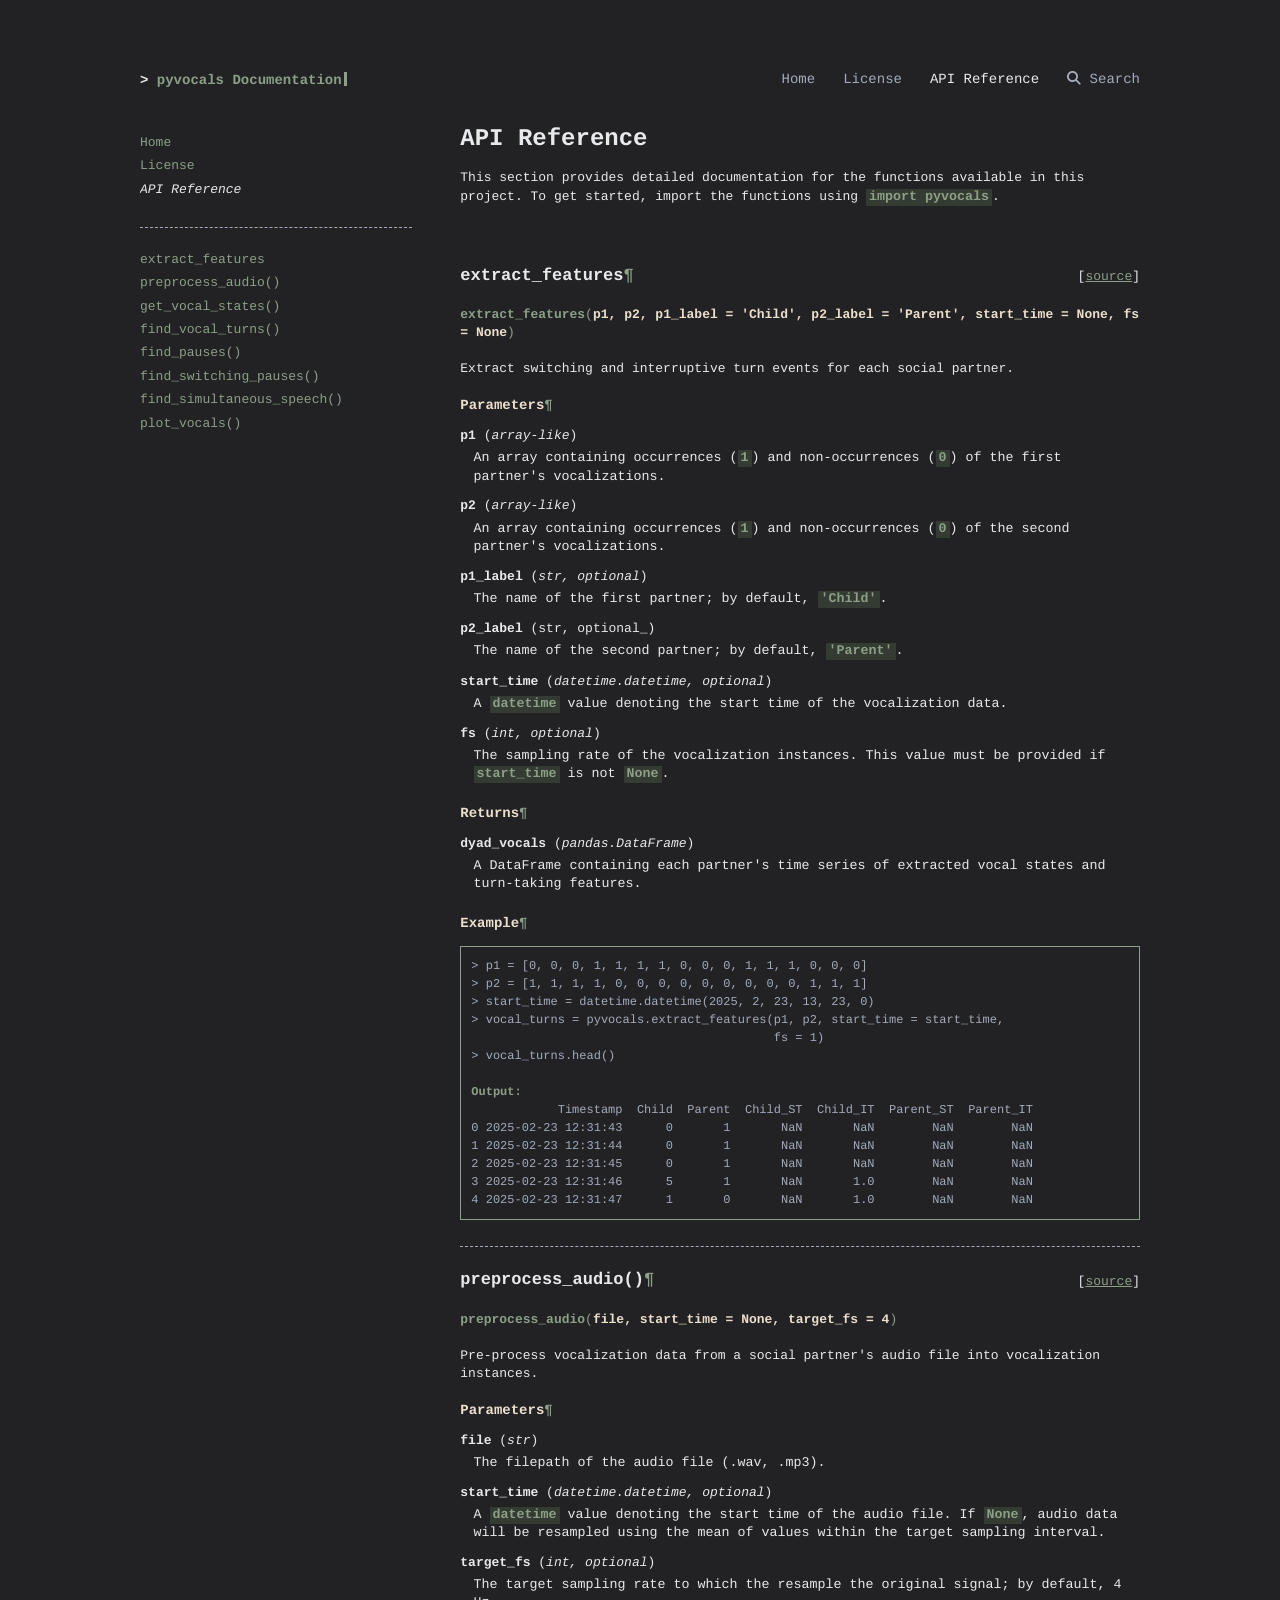
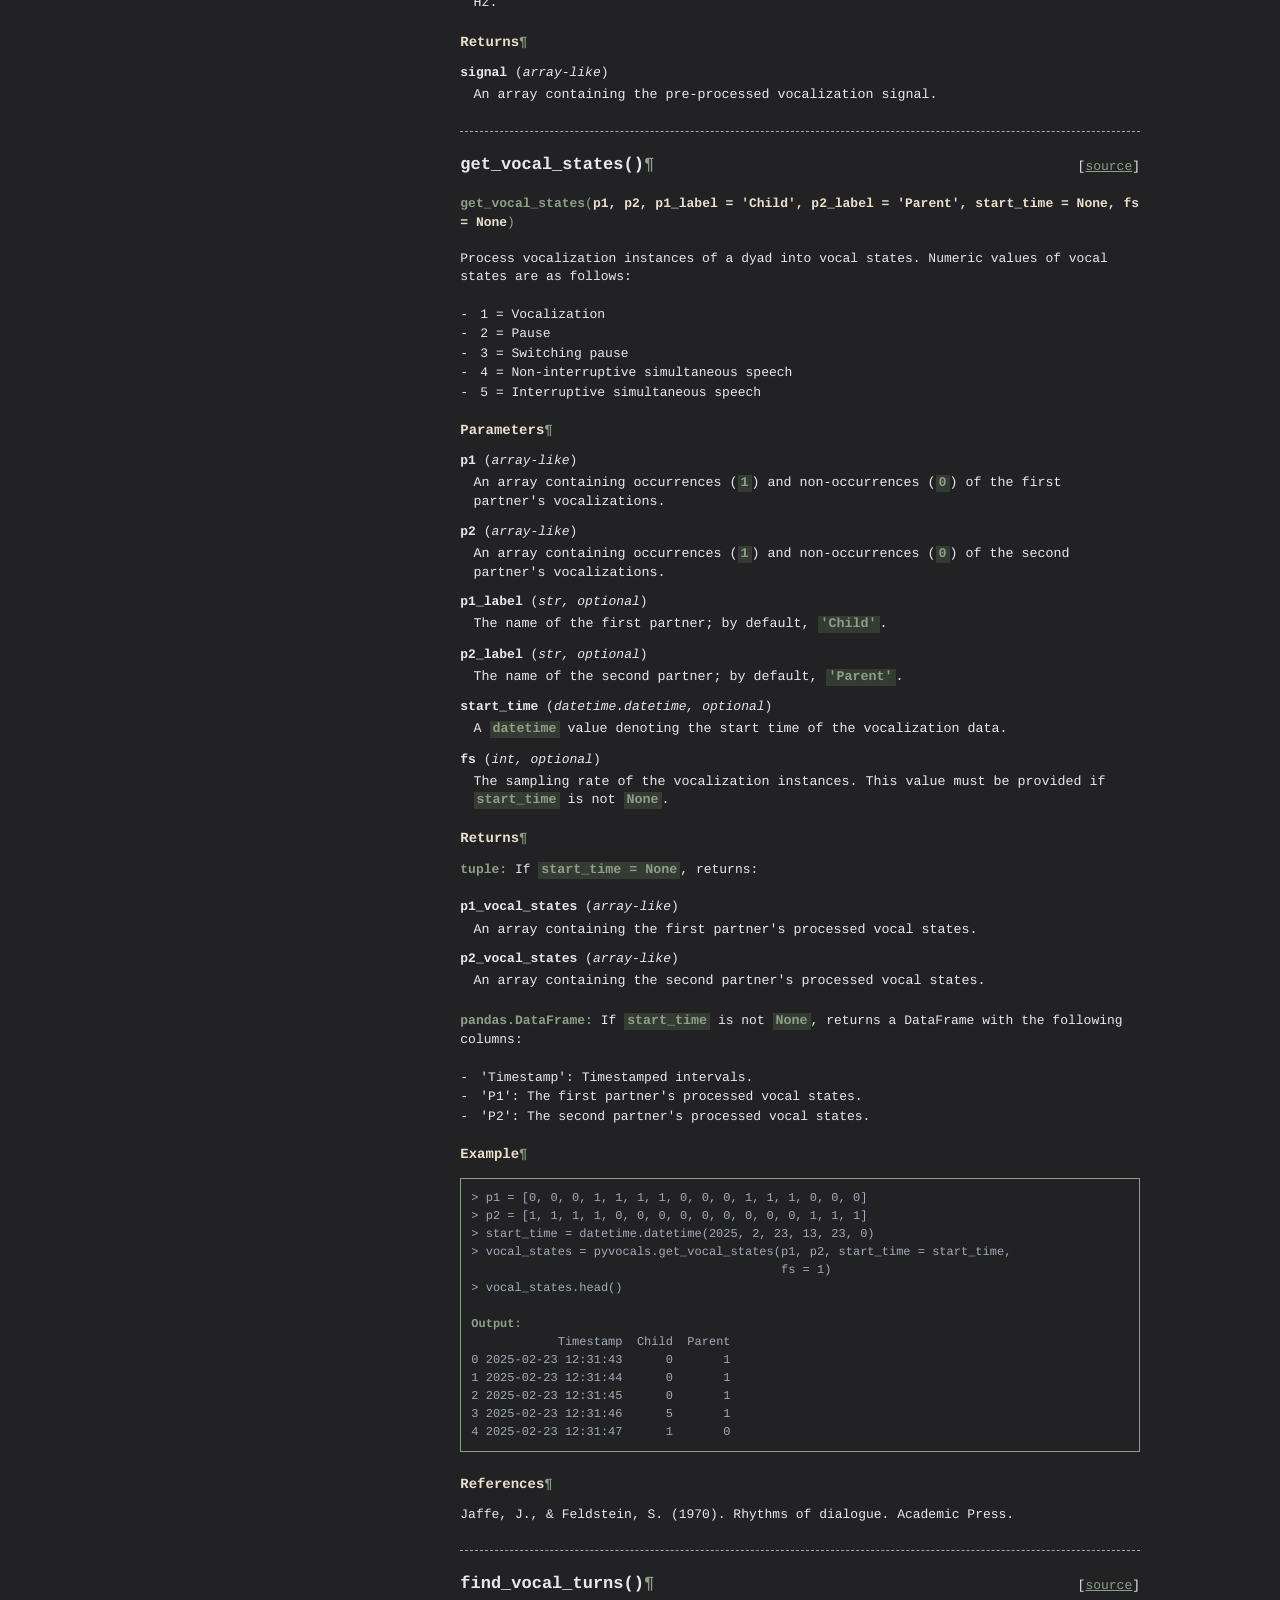
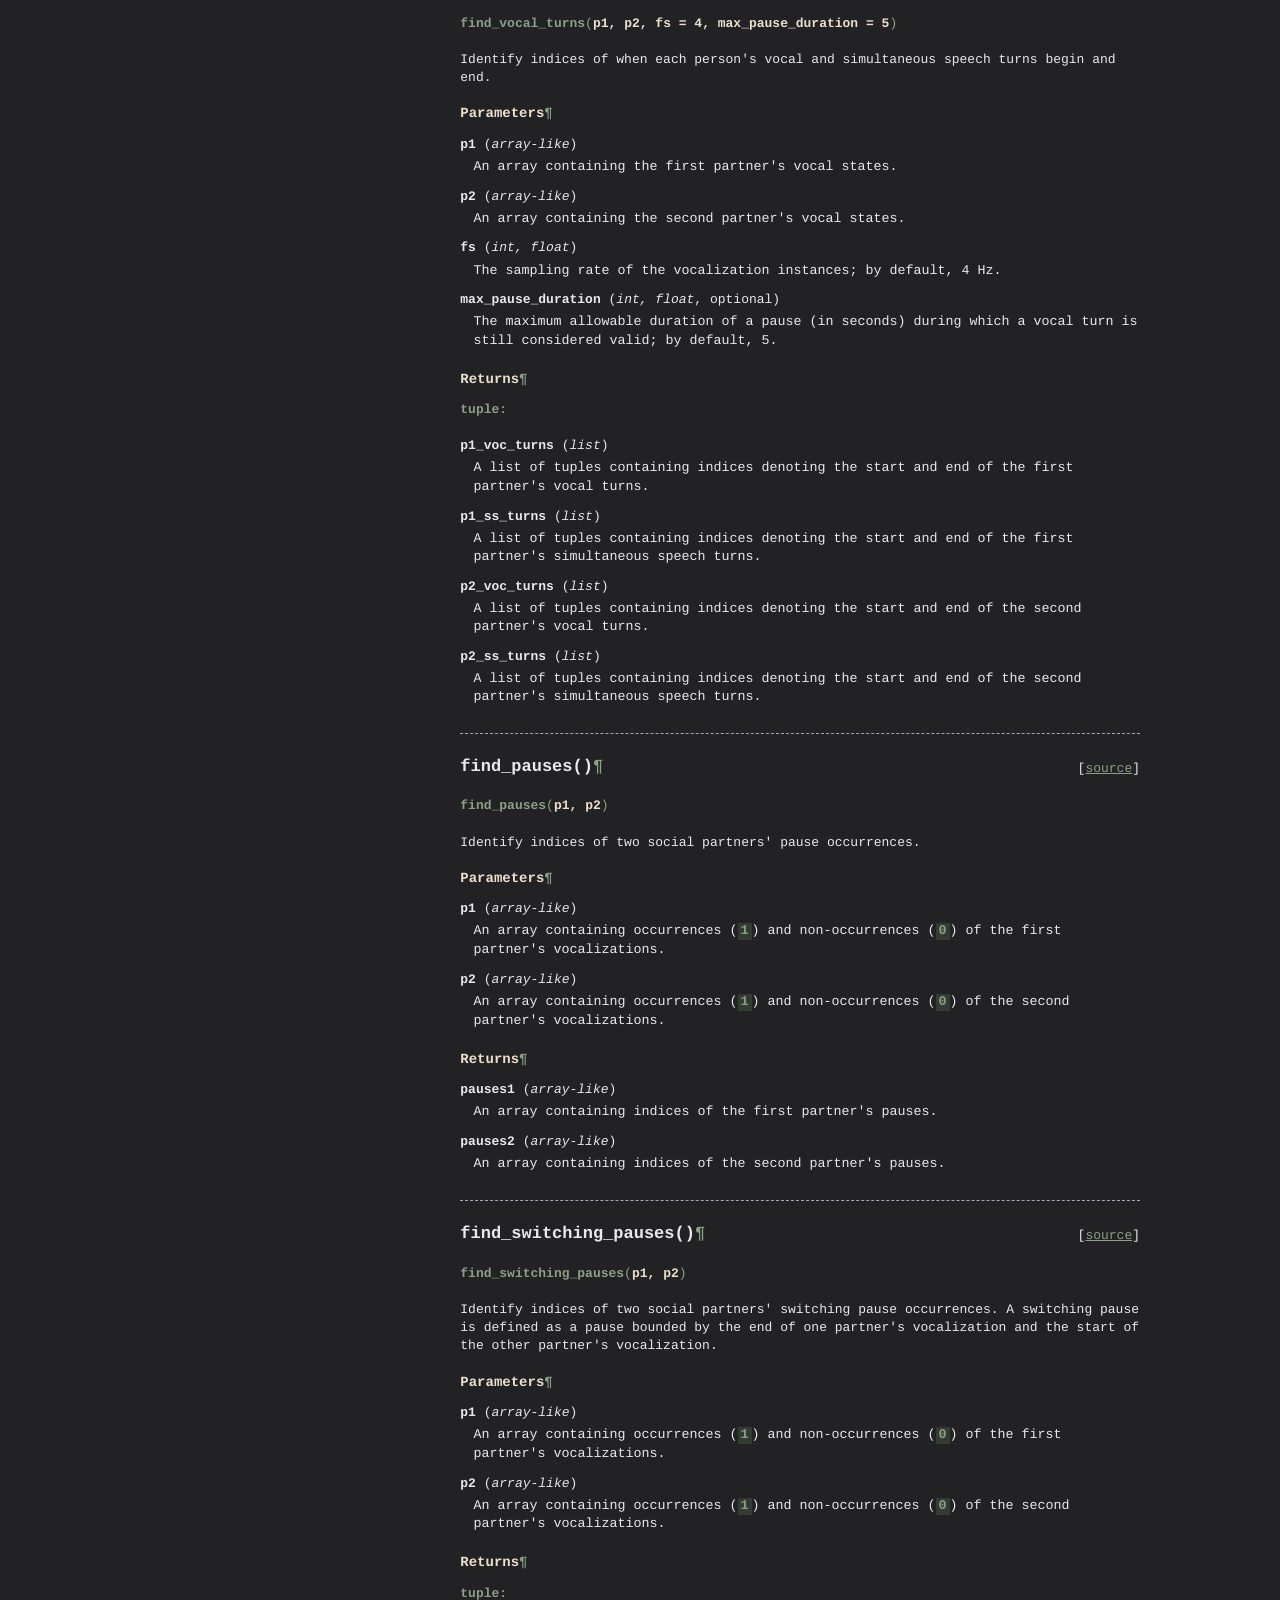
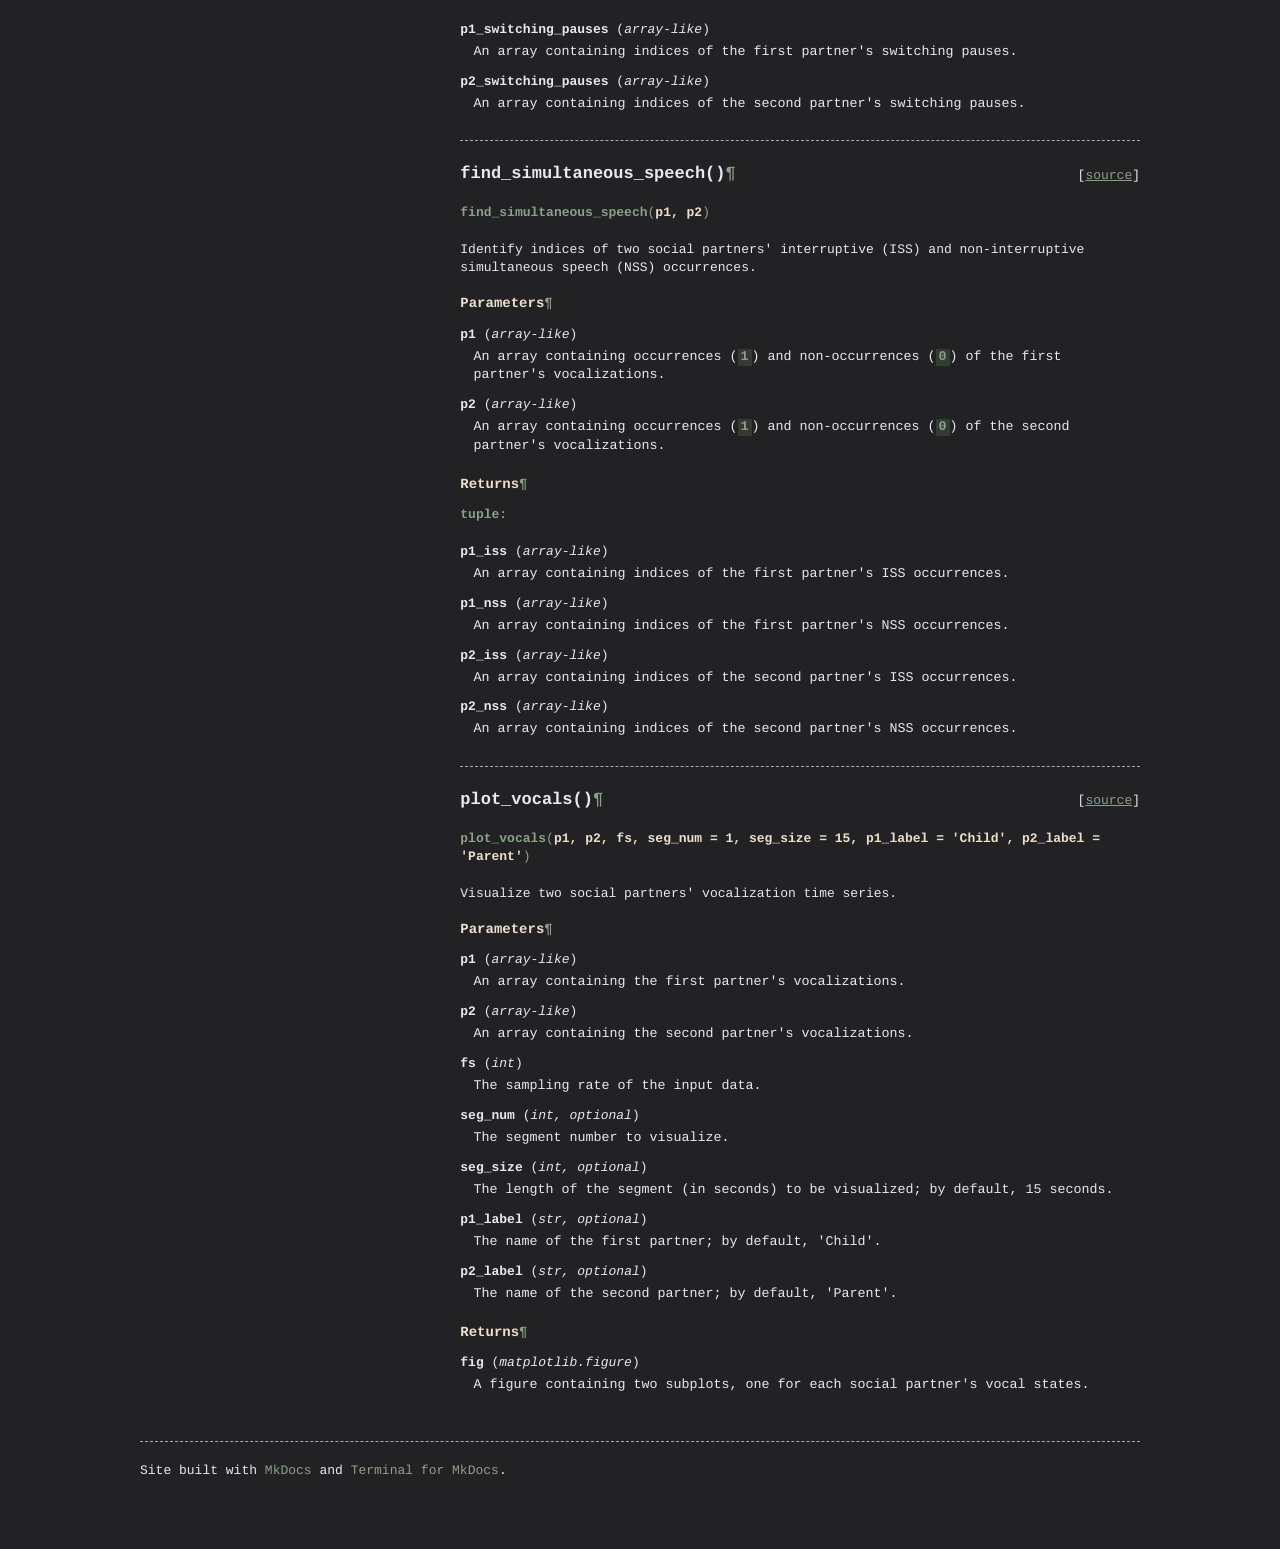
==== api-reference/index.html @ 84773296 "Deployed d872adf with MkDocs version: 1.6.1" ====
<!DOCTYPE html>
<html lang="en">
<head>
    
    <meta charset="UTF-8">
    <meta name="viewport" content="width=device-width, initial-scale=1.0">
    <meta http-equiv="X-UA-Compatible" content="ie=edge">
    <meta name="generator" content="mkdocs-1.6.1, mkdocs-terminal-4.7.0">
     
     
    <link rel="icon" type="image/png" sizes="192x192" href="../img/android-chrome-192x192.png" />
<link rel="icon" type="image/png" sizes="512x512" href="../img/android-chrome-512x512.png" />
<link rel="apple-touch-icon" sizes="180x180" href="../img/apple-touch-icon.png" />
<link rel="shortcut icon" type="image/png" sizes="48x48" href="../img/favicon.ico" />
<link rel="icon" type="image/png" sizes="16x16" href="../img/favicon-16x16.png" />
<link rel="icon" type="image/png" sizes="32x32" href="../img/favicon-32x32.png" />


    
 
<title>API Reference - pyvocals Documentation</title>


<link href="../css/fontawesome/css/fontawesome.min.css" rel="stylesheet">
<link href="../css/fontawesome/css/solid.min.css" rel="stylesheet">
<link href="../css/normalize.css" rel="stylesheet">
<link href="../css/terminal.css" rel="stylesheet">
<link href="../css/theme.css" rel="stylesheet">
<link href="../css/theme.tile_grid.css" rel="stylesheet">
<link href="../css/theme.footer.css" rel="stylesheet">
<!-- dark color palette -->
<link href="../css/palettes/dark.css" rel="stylesheet">

<!-- page layout -->
<style>
/* initially set page layout to a one column grid */
.terminal-mkdocs-main-grid {
    display: grid;
    grid-column-gap: 1.4em;
    grid-template-columns: auto;
    grid-template-rows: auto;
}

/*  
*   when side navigation is not hidden, use a two column grid.  
*   if the screen is too narrow, fall back to the initial one column grid layout.
*   in this case the main content will be placed under the navigation panel. 
*/
@media only screen and (min-width: 70em) {
    .terminal-mkdocs-main-grid {
        grid-template-columns: 4fr 9fr;
    }
}</style>



    
    <link href="../assets/custom.css" rel="stylesheet">  
    
    

    
    <!-- search css support -->
<link href="../css/search/bootstrap-modal.css" rel="stylesheet">
<!-- search scripts -->
<script>
    var base_url = "..",
    shortcuts = "{}";
</script>
<script src="../js/jquery/jquery-1.10.1.min.js" defer></script>
<script src="../js/bootstrap/bootstrap.min.js" defer></script>
<script src="../js/mkdocs/base.js" defer></script>
    
    
    
    
    <script src="../assets/custom.js"></script>
    
    <script src="../search/main.js"></script>
    

    
</head>

<body class="terminal"><div class="container">
    <div class="terminal-nav">
        <header class="terminal-logo">
            <div id="mkdocs-terminal-site-name" class="logo terminal-prompt"><a href="/" class="no-style">pyvocals Documentation</a></div>
        </header>
        
        <nav class="terminal-menu">
            
            <ul vocab="https://schema.org/" typeof="BreadcrumbList">
                
                
                <li property="itemListElement" typeof="ListItem">
                    <a href=".." class="menu-item " property="item" typeof="WebPage">
                        <span property="name">Home</span>
                    </a>
                    <meta property="position" content="0">
                </li>
                
                
                <li property="itemListElement" typeof="ListItem">
                    <a href="../license/" class="menu-item " property="item" typeof="WebPage">
                        <span property="name">License</span>
                    </a>
                    <meta property="position" content="1">
                </li>
                
                
                <li property="itemListElement" typeof="ListItem">
                    <a href="./" class="menu-item active" property="item" typeof="WebPage">
                        <span property="name">API Reference</span>
                    </a>
                    <meta property="position" content="2">
                </li>
                
                    
                    


<li property="itemListElement" typeof="ListItem">
    <a href="#" class="menu-item" data-toggle="modal" data-target="#mkdocs_search_modal" property="item" typeof="SearchAction">
        <i aria-hidden="true" class="fa fa-search"></i> <span property="name">Search</span>
    </a>
    <meta property="position" content="3">
</li>
                    
            </ul>
            
        </nav>
    </div>
</div>
        
    <div class="container">
        <div class="terminal-mkdocs-main-grid"><aside id="terminal-mkdocs-side-panel"><nav>
  
    <ul class="terminal-mkdocs-side-nav-items">
        
          



<li class="terminal-mkdocs-side-nav-li">
    
    
    
        
        
            <a class="

    terminal-mkdocs-side-nav-item" href="..">Home</a>
        
    
    
    
  </li>
        
          



<li class="terminal-mkdocs-side-nav-li">
    
    
    
        
        
            <a class="

    terminal-mkdocs-side-nav-item" href="../license/">License</a>
        
    
    
    
  </li>
        
          



<li class="terminal-mkdocs-side-nav-li">
    
    
    
        
        <span class="

    terminal-mkdocs-side-nav-item--active">API Reference</span>
    
    
    
  </li>
        
    </ul>
  
</nav><hr>
<nav>
    <ul>
        <li><a href="#extract_features">extract_features</a></li>
        <li><a href="#preprocess_audio">preprocess_audio()</a></li>
        <li><a href="#get_vocal_states">get_vocal_states()</a></li>
        <li><a href="#find_vocal_turns">find_vocal_turns()</a></li>
        <li><a href="#find_pauses">find_pauses()</a></li>
        <li><a href="#find_switching_pauses">find_switching_pauses()</a></li>
        <li><a href="#find_simultaneous_speech">find_simultaneous_speech()</a></li>
        <li><a href="#plot_vocals">plot_vocals()</a></li>
        
    </ul>
</nav>
</aside>
            <main id="terminal-mkdocs-main-content">
<section id="mkdocs-terminal-content">
    <p><span style="font-size: 18pt; font-weight: bold">API Reference</span>  </p>
<p>This section provides detailed documentation for the functions available in 
this project. To get started, import the functions using 
<code>import pyvocals</code>.</p>
<p><br></p>
<h1 id="extract_features">extract_features<a class="headerlink" href="#extract_features" title="Permanent link">&para;</a></h1>
<div class="source-link">[<a href="https://github.
com/nmy2103/pyvocals/blob/main/pyvocals/pyvocals.py#L308" 
target="_blank">source</a>]</div>

<p><span class="function-text">extract_features(p1, p2, p1_label = 'Child', 
p2_label = 'Parent', start_time = None, fs = None)</span></p>
<p>Extract switching and interruptive turn events for each social partner.</p>
<h3 id="parameters">Parameters<a class="headerlink" href="#parameters" title="Permanent link">&para;</a></h3>
<p><strong>p1</strong> (<em>array-like</em>)</p>
<div id="api-param-desc">An array containing occurrences (<code>1</code>) and 
non-occurrences (<code>0</code>) of the first partner's vocalizations.
</div>
<p><strong>p2</strong> (<em>array-like</em>)</p>
<div id="api-param-desc">An 
array containing occurrences (<code>1</code>) and non-occurrences 
(<code>0</code>) of the second partner's vocalizations.</div>
<p><strong>p1_label</strong> (<em>str, optional</em>)</p>
<div id="api-param-desc">The name of the first partner; by default, 
<code>'Child'</code>.</div>
<p><strong>p2_label</strong> (str, optional_)</p>
<div id="api-param-desc">The name of the second partner; by default, 
<code>'Parent'</code>.</div>
<p><strong>start_time</strong> (<em>datetime.datetime, optional</em>)</p>
<div id="api-param-desc">A <code>datetime</code> value denoting the 
start time of the vocalization data.</div>
<p><strong>fs</strong> (<em>int, optional</em>)</p>
<div id="api-param-desc" class="last">The sampling rate of the vocalization 
instances. This value must be provided if <code>start_time</code> is not 
<code>None</code>.</div>

<h3 id="returns">Returns<a class="headerlink" href="#returns" title="Permanent link">&para;</a></h3>
<p><strong>dyad_vocals</strong> (<em>pandas.DataFrame</em>)</p>
<div id="api-param-desc" class="last">A DataFrame containing each 
partner's time series of extracted vocal states and turn-taking features.</div>

<h3 id="example">Example<a class="headerlink" href="#example" title="Permanent link">&para;</a></h3>
<pre>
> p1 = [0, 0, 0, 1, 1, 1, 1, 0, 0, 0, 1, 1, 1, 0, 0, 0]
> p2 = [1, 1, 1, 1, 0, 0, 0, 0, 0, 0, 0, 0, 0, 1, 1, 1]
> start_time = datetime.datetime(2025, 2, 23, 13, 23, 0)
> vocal_turns = pyvocals.extract_features(p1, p2, start_time = start_time, 
                                          fs = 1)
> vocal_turns.head()

<font color="#8c9f87"><b>Output:</b></font>
            Timestamp  Child  Parent  Child_ST  Child_IT  Parent_ST  Parent_IT
0 2025-02-23 12:31:43      0       1       NaN       NaN        NaN        NaN
1 2025-02-23 12:31:44      0       1       NaN       NaN        NaN        NaN
2 2025-02-23 12:31:45      0       1       NaN       NaN        NaN        NaN
3 2025-02-23 12:31:46      5       1       NaN       1.0        NaN        NaN
4 2025-02-23 12:31:47      1       0       NaN       1.0        NaN        NaN
</pre>

<hr>

<h1 id="preprocess_audio">preprocess_audio()<a class="headerlink" href="#preprocess_audio" title="Permanent link">&para;</a></h1>
<div class="source-link">[<a href="https://github.
com/nmy2103/pyvocals/blob/main/pyvocals/pyvocals.py#L9" target="_blank">source</a>]</div>

<p><span class="function-text">preprocess_audio(file, start_time = None, 
target_fs = 4)</span></p>
<p>Pre-process vocalization data from a social partner's audio file into 
vocalization instances.</p>
<h3 id="parameters_1">Parameters<a class="headerlink" href="#parameters_1" title="Permanent link">&para;</a></h3>
<p><strong>file</strong> (<em>str</em>)</p>
<div id="api-param-desc">The filepath of the audio file (.wav, .mp3).</div>
<p><strong>start_time</strong> (<em>datetime.datetime, optional</em>)</p>
<div id="api-param-desc">A <code>datetime</code> value denoting the start 
time of the audio file. If <code>None</code>, audio data will be resampled 
using the mean of values within the target sampling interval.</div>
<p><strong>target_fs</strong> (<em>int, optional</em>)</p>
<div id="api-param-desc" class="last">The target sampling rate to which the 
resample the original signal; by default, 4 Hz.</div>

<h3 id="returns_1">Returns<a class="headerlink" href="#returns_1" title="Permanent link">&para;</a></h3>
<p><strong>signal</strong> (<em>array-like</em>)</p>
<div id="api-param-desc" class="last">An array containing the 
pre-processed vocalization signal.</div>

<hr>

<h1 id="get_vocal_states">get_vocal_states()<a class="headerlink" href="#get_vocal_states" title="Permanent link">&para;</a></h1>
<div class="source-link">[<a href="https://github.
com/nmy2103/pyvocals/blob/main/pyvocals/pyvocals.py#L56" 
target="_blank">source</a>]</div>

<p><span class="function-text">get_vocal_states(p1, p2, p1_label = 'Child', 
p2_label = 'Parent', start_time = None, fs = None)</span></p>
<p>Process vocalization instances of a dyad into vocal states. Numeric values 
of vocal states are as follows:</p>
<ul>
<li>1 = Vocalization</li>
<li>2 = Pause</li>
<li>3 = Switching pause</li>
<li>4 = Non-interruptive simultaneous speech</li>
<li>5 = Interruptive simultaneous speech</li>
</ul>
<h3 id="parameters_2">Parameters<a class="headerlink" href="#parameters_2" title="Permanent link">&para;</a></h3>
<p><strong>p1</strong> (<em>array-like</em>)</p>
<div id="api-param-desc">An array containing occurrences (<code>1</code>) and 
non-occurrences (<code>0</code>) of the first partner's vocalizations.</div>
<p><strong>p2</strong> (<em>array-like</em>)</p>
<div id="api-param-desc">An array containing occurrences (<code>1</code>) and 
non-occurrences (<code>0</code>) of the second partner's vocalizations.</div>
<p><strong>p1_label</strong> (<em>str, optional</em>)</p>
<div id="api-param-desc">The name of the first partner; by default, 
<code>'Child'</code>.
</div>
<p><strong>p2_label</strong> (<em>str, optional</em>)</p>
<div id="api-param-desc">The name of the second partner; by default, 
<code>'Parent'</code>.</div>
<p><strong>start_time</strong> (<em>datetime.datetime, optional</em>)</p>
<div id="api-param-desc">A <code>datetime</code> value denoting the start 
time of the vocalization data.</div>
<p><strong>fs</strong> (<em>int, optional</em>)</p>
<div id="api-param-desc" class="last">The sampling rate of the vocalization 
instances. This value must be provided if <code>start_time</code> is not 
<code>None</code>.</div>

<h3 id="returns_2">Returns<a class="headerlink" href="#returns_2" title="Permanent link">&para;</a></h3>
<p><font color="#8c9f87"><strong>tuple:</strong></font> If <code>start_time = None</code>, 
returns:</p>
<p><strong>p1_vocal_states</strong> (<em>array-like</em>)</p>
<div id="api-param-desc">An array containing the first partner's processed 
vocal states.</div>
<p><strong>p2_vocal_states</strong> (<em>array-like</em>)</p>
<div id="api-param-desc" class="last">An array containing the second 
partner's processed vocal states.</div>

<p><font color="#8c9f87"><strong>pandas.DataFrame:</strong></font> If 
<code>start_time</code> is not <code>None</code>, returns a DataFrame with 
the following columns:</p>
<ul>
<li>'Timestamp': Timestamped intervals.</li>
<li>'P1': The first partner's processed vocal states.</li>
<li>'P2': The second partner's processed vocal states.</li>
</ul>
<h3 id="example_1">Example<a class="headerlink" href="#example_1" title="Permanent link">&para;</a></h3>
<pre style="margin-bottom: 2em;">
> p1 = [0, 0, 0, 1, 1, 1, 1, 0, 0, 0, 1, 1, 1, 0, 0, 0]
> p2 = [1, 1, 1, 1, 0, 0, 0, 0, 0, 0, 0, 0, 0, 1, 1, 1]
> start_time = datetime.datetime(2025, 2, 23, 13, 23, 0)
> vocal_states = pyvocals.get_vocal_states(p1, p2, start_time = start_time, 
                                           fs = 1)
> vocal_states.head()

<font color="#8c9f87"><b>Output:</b></font>
            Timestamp  Child  Parent
0 2025-02-23 12:31:43      0       1
1 2025-02-23 12:31:44      0       1
2 2025-02-23 12:31:45      0       1
3 2025-02-23 12:31:46      5       1
4 2025-02-23 12:31:47      1       0
</pre>

<h3 id="references">References<a class="headerlink" href="#references" title="Permanent link">&para;</a></h3>
<p>Jaffe, J., &amp; Feldstein, S. (1970). Rhythms of dialogue. Academic Press.</p>
<hr>

<h1 id="find_vocal_turns">find_vocal_turns()<a class="headerlink" href="#find_vocal_turns" title="Permanent link">&para;</a></h1>
<div class="source-link">[<a href="https://github.
com/nmy2103/pyvocals/blob/main/pyvocals/pyvocals.py#L174" 
target="_blank">source</a>]</div>

<p><span class="function-text">find_vocal_turns(p1, p2, fs = 4, 
max_pause_duration = 5)</span></p>
<p>Identify indices of when each person's vocal and simultaneous speech turns 
begin and end.</p>
<h3 id="parameters_3">Parameters<a class="headerlink" href="#parameters_3" title="Permanent link">&para;</a></h3>
<p><strong>p1</strong> (<em>array-like</em>)</p>
<div id="api-param-desc">An array containing the first partner's vocal 
states.</div>
<p><strong>p2</strong> (<em>array-like</em>)</p>
<div id="api-param-desc">An array containing the second partner's vocal 
states.</div>
<p><strong>fs</strong> (<em>int, float</em>)</p>
<div id="api-param-desc">The sampling rate of the vocalization instances; 
by default, 4 Hz.</div>
<p><strong>max_pause_duration</strong> (<em>int, float</em>, optional)</p>
<div id="api-param-desc" class="last">The maximum allowable duration of a 
pause (in seconds) during which a vocal turn is still considered valid; by 
default, 5.</div>

<h3 id="returns_3">Returns<a class="headerlink" href="#returns_3" title="Permanent link">&para;</a></h3>
<p><font color="#8c9f87"><strong>tuple:</strong></font> </p>
<p><strong>p1_voc_turns</strong> (<em>list</em>)</p>
<div id="api-param-desc">A list of tuples containing indices denoting the 
start and end of the first partner's vocal turns.</div>
<p><strong>p1_ss_turns</strong> (<em>list</em>)</p>
<div id="api-param-desc">A list of tuples containing indices denoting the 
start and end of the first partner's simultaneous speech turns.</div>
<p><strong>p2_voc_turns</strong> (<em>list</em>)</p>
<div id="api-param-desc">A list of tuples containing indices denoting the 
start and end of the second partner's vocal turns.</div>
<p><strong>p2_ss_turns</strong> (<em>list</em>)</p>
<div id="api-param-desc" class="last">A list of tuples containing indices 
denoting the start and end of the second partner's simultaneous speech 
turns.</div>

<hr>

<h1 id="find_pauses">find_pauses()<a class="headerlink" href="#find_pauses" title="Permanent link">&para;</a></h1>
<div class="source-link">[<a href="https://github.
com/nmy2103/pyvocals/blob/main/pyvocals/pyvocals.py#L494" 
target="_blank">source</a>]</div>

<p><span class="function-text">find_pauses(p1, p2)</span></p>
<p>Identify indices of two social partners' pause occurrences.</p>
<h3 id="parameters_4">Parameters<a class="headerlink" href="#parameters_4" title="Permanent link">&para;</a></h3>
<p><strong>p1</strong> (<em>array-like</em>)</p>
<div id="api-param-desc">An array containing occurrences (<code>1</code>) and 
non-occurrences (<code>0</code>) of the first partner's vocalizations.</div>
<p><strong>p2</strong> (<em>array-like</em>)</p>
<div id="api-param-desc" class="last">An array containing occurrences 
(<code>1</code>) and non-occurrences (<code>0</code>) of the second 
partner's vocalizations.</div>

<h3 id="returns_4">Returns<a class="headerlink" href="#returns_4" title="Permanent link">&para;</a></h3>
<p><strong>pauses1</strong> (<em>array-like</em>)</p>
<div id="api-param-desc">An array containing indices of the first partner's 
pauses.</div>
<p><strong>pauses2</strong> (<em>array-like</em>)</p>
<div id="api-param-desc" class="last">An array containing indices of the 
second partner's pauses.</div>

<hr>

<h1 id="find_switching_pauses">find_switching_pauses()<a class="headerlink" href="#find_switching_pauses" title="Permanent link">&para;</a></h1>
<div class="source-link">[<a href="https://github.
com/nmy2103/pyvocals/blob/main/pyvocals/pyvocals.py#L561" 
target="_blank">source</a>]</div>

<p><span class="function-text">find_switching_pauses(p1, p2)</span></p>
<p>Identify indices of two social partners' switching pause occurrences. A 
switching pause is defined as a pause bounded by the end of one partner's 
vocalization and the start of the other partner's vocalization.</p>
<h3 id="parameters_5">Parameters<a class="headerlink" href="#parameters_5" title="Permanent link">&para;</a></h3>
<p><strong>p1</strong> (<em>array-like</em>)</p>
<div id="api-param-desc">An array containing occurrences (<code>1</code>) and 
non-occurrences (<code>0</code>) of the first partner's vocalizations.</div>
<p><strong>p2</strong> (<em>array-like</em>)</p>
<div id="api-param-desc" class="last">An array containing occurrences 
(<code>1</code>) and non-occurrences (<code>0</code>) of the second 
partner's vocalizations.</div>

<h3 id="returns_5">Returns<a class="headerlink" href="#returns_5" title="Permanent link">&para;</a></h3>
<p><font color="#8c9f87"><strong>tuple:</strong></font> </p>
<p><strong>p1_switching_pauses</strong> (<em>array-like</em>)</p>
<div id="api-param-desc">An array containing indices of the first partner's 
switching pauses.</div>
<p><strong>p2_switching_pauses</strong> (<em>array-like</em>)</p>
<div id="api-param-desc" class="last">An array containing indices of the 
second partner's switching pauses.</div>

<hr>

<h1 id="find_simultaneous_speech">find_simultaneous_speech()<a class="headerlink" href="#find_simultaneous_speech" title="Permanent link">&para;</a></h1>
<div class="source-link">[<a href="https://github.
com/nmy2103/pyvocals/blob/main/pyvocals/pyvocals.py#L650" 
target="_blank">source</a>]</div>

<p><span class="function-text">find_simultaneous_speech(p1, p2)</span></p>
<p>Identify indices of two social partners' interruptive (ISS) and 
non-interruptive simultaneous speech (NSS) occurrences.</p>
<h3 id="parameters_6">Parameters<a class="headerlink" href="#parameters_6" title="Permanent link">&para;</a></h3>
<p><strong>p1</strong> (<em>array-like</em>)</p>
<div id="api-param-desc">An array containing occurrences (<code>1</code>) and 
non-occurrences (<code>0</code>) of the first partner's vocalizations.</div>
<p><strong>p2</strong> (<em>array-like</em>)</p>
<div id="api-param-desc" class="last">An array containing occurrences 
(<code>1</code>) and non-occurrences (<code>0</code>) of the second 
partner's vocalizations.</div>

<h3 id="returns_6">Returns<a class="headerlink" href="#returns_6" title="Permanent link">&para;</a></h3>
<p><font color="#8c9f87"><strong>tuple:</strong></font> </p>
<p><strong>p1_iss</strong> (<em>array-like</em>)</p>
<div id="api-param-desc">An array containing indices of the first partner's 
ISS occurrences.</div>
<p><strong>p1_nss</strong> (<em>array-like</em>)</p>
<div id="api-param-desc">An array containing indices of the first partner's 
NSS occurrences.</div>
<p><strong>p2_iss</strong> (<em>array-like</em>)</p>
<div id="api-param-desc">An array containing indices of the 
second partner's ISS occurrences.</div>
<p><strong>p2_nss</strong> (<em>array-like</em>)</p>
<div id="api-param-desc" class="last">An array containing indices of the 
second partner's NSS occurrences.</div>

<hr>

<h1 id="plot_vocals">plot_vocals()<a class="headerlink" href="#plot_vocals" title="Permanent link">&para;</a></h1>
<div class="source-link">[<a href="https://github.
com/nmy2103/pyvocals/blob/main/pyvocals/pyvocals.py#L388" 
target="_blank">source</a>]</div>

<p><span class="function-text">plot_vocals(p1, p2, fs, seg_num = 1, seg_size = 
15, p1_label = 'Child', p2_label = 'Parent')</span></p>
<p>Visualize two social partners' vocalization time series.</p>
<h3 id="parameters_7">Parameters<a class="headerlink" href="#parameters_7" title="Permanent link">&para;</a></h3>
<p><strong>p1</strong> (<em>array-like</em>)</p>
<div id="api-param-desc">An array containing the first partner's 
vocalizations.</div>
<p><strong>p2</strong> (<em>array-like</em>)</p>
<div id="api-param-desc">An array containing the second partner's 
vocalizations.</div>
<p><strong>fs</strong> (<em>int</em>)</p>
<div id="api-param-desc">The sampling rate of the input data.</div>
<p><strong>seg_num</strong> (<em>int, optional</em>)</p>
<div id="api-param-desc">The segment number to visualize.</div>
<p><strong>seg_size</strong> (<em>int, optional</em>)</p>
<div id="api-param-desc">The length of the segment (in seconds) to be 
visualized; by default, 15 seconds.</div>
<p><strong>p1_label</strong> (<em>str, optional</em>)</p>
<div id="api-param-desc">The name of the first partner; by default, 'Child'.
</div>
<p><strong>p2_label</strong> (<em>str, optional</em>)</p>
<div id="api-param-desc" class="last">The name of the second partner; by 
default, 'Parent'.</div>

<h3 id="returns_7">Returns<a class="headerlink" href="#returns_7" title="Permanent link">&para;</a></h3>
<p><strong>fig</strong> (<em>matplotlib.figure</em>)</p>
<div id="api-param-desc" class="last">A figure containing two subplots, one 
for each social partner's vocal states.</div>
</section>

            </main>
        </div>
        <hr><footer>
    <div class="terminal-mkdocs-footer-grid">
        <div id="terminal-mkdocs-footer-copyright-info">
             Site built with <a href="http://www.mkdocs.org">MkDocs</a> and <a href="https://github.com/ntno/mkdocs-terminal">Terminal for MkDocs</a>.
        </div>
    </div>
</footer>
    </div>

    
    <div class="modal" id="mkdocs_search_modal" tabindex="-1" role="alertdialog" aria-modal="true" aria-labelledby="searchModalLabel">
    <div class="modal-dialog modal-lg" role="search">
        <div class="modal-content">
            <div class="modal-header">
                <h5 class="modal-title" id="searchModalLabel">Search</h5>
                <button type="button" class="close btn btn-default btn-ghost" data-dismiss="modal"><span aria-hidden="true">x</span><span class="sr-only">Close</span></button>
            </div>
            <div class="modal-body">
                <p id="searchInputLabel">Type to start searching</p>
                <form>
                    <div class="form-group">
                        <input type="search" class="form-control" aria-labelledby="searchInputLabel" placeholder="" id="mkdocs-search-query" title="Please enter search terms here">
                    </div>
                </form>
                <div id="mkdocs-search-results" data-no-results-text="No document matches found"></div>
            </div>
            <div class="modal-footer">
            </div>
        </div>
    </div>
</div>
    
    
</body>

</html>
---- css/fontawesome/css/solid.min.css ----
/*!
 * Font Awesome Free 6.2.1 by @fontawesome - https://fontawesome.com
 * License - https://fontawesome.com/license/free (Icons: CC BY 4.0, Fonts: SIL OFL 1.1, Code: MIT License)
 * Copyright 2022 Fonticons, Inc.
 */
:host,:root{--fa-style-family-classic:"Font Awesome 6 Free";--fa-font-solid:normal 900 1em/1 "Font Awesome 6 Free"}@font-face{font-family:"Font Awesome 6 Free";font-style:normal;font-weight:900;font-display:block;src:url(../webfonts/fa-solid-900.woff2) format("woff2"),url(../webfonts/fa-solid-900.ttf) format("truetype")}.fa-solid,.fas{font-weight:900}
---- css/terminal.css ----
/*! terminal.css 0.7.5 | MIT License | github.com/Gioni06/terminal.css */

:root {
    --global-font-size: 15px;
    --global-line-height: 1.4em;
    --global-space: 10px;
    --font-stack: "Menlo", "Monaco", "Lucida Console", "Liberation Mono", "DejaVu Sans Mono", "Bitstream Vera Sans Mono", "Courier New", serif;
    --mono-font-stack: "Menlo", "Monaco", "Lucida Console", "Liberation Mono", "DejaVu Sans Mono", "Bitstream Vera Sans Mono", "Courier New", serif;
    --background-color: #fff;
    --page-width: 60em;
    --font-color: #151515;
    --invert-font-color: #fff;
    --primary-color: #1a95e0;
    --secondary-color: #727578;
    --error-color: #d20962;
    --progress-bar-background: #727578;
    --progress-bar-fill: #151515;
    --code-bg-color: #e8eff2;
    --code-font-color: var(--font-color);
    --input-style: solid;
    --display-h1-decoration: none;
    --block-background-color: var(--background-color);
}

* {
    box-sizing: border-box;
    text-rendering: geometricprecision;
}

*::selection {
    background: var(--primary-color);
    color: var(--invert-font-color);
}

body {
    font-size: var(--global-font-size);
    color: var(--font-color);
    line-height: var(--global-line-height);
    margin: 0;
    font-family: var(--font-stack);
    word-wrap: break-word;
    background-color: var(--background-color);
}

h1,
h2,
h3,
h4,
h5,
h6,
.logo {
    line-height: var(--global-line-height);
}

a {
    cursor: pointer;
    color: var(--primary-color);
    text-decoration: none;
}

a:hover {
    background-color: var(--primary-color);
    color: var(--invert-font-color);
}

em {
    font-size: var(--global-font-size);
    font-style: italic;
    font-family: var(--font-stack);
    color: var(--font-color);
}

blockquote,
code,
em,
strong {
    line-height: var(--global-line-height);
}

blockquote,
code,
footer,
h1,
h2,
h3,
h4,
h5,
h6,
header,
li,
ol,
p,
section,
ul,
.logo {
    float: none;
    margin: 0;
    padding: 0;
}

blockquote,
h1,
ol,
p,
ul,
.logo {
    margin-top: calc(var(--global-space) * 2);
    margin-bottom: calc(var(--global-space) * 2);
}

h1,
.logo {
    position: relative;
    padding: calc(var(--global-space) * 2) 0 calc(var(--global-space) * 2);
    margin: 0;
    overflow: hidden;
    font-weight: 600;
}

h1::after {
    content: "====================================================================================================";
    position: absolute;
    bottom: 5px;
    left: 0;
    display: var(--display-h1-decoration);
}

h1+*,
.logo+* {
    margin-top: 0;
}

h2,
h3,
h4,
h5,
h6 {
    position: relative;
    margin-bottom: var(--global-line-height);
    font-weight: 600;
}

blockquote {
    position: relative;
    padding-left: calc(var(--global-space) * 2);
    overflow: hidden;
}

blockquote::after {
    content: ">\A>\A>\A>\A>\A>\A>\A>\A>\A>\A>\A>\A>\A>\A>\A>\A>\A>\A>\A>\A>\A>\A>\A>\A>\A>\A>\A>\A>\A>\A>\A>\A>\A>\A>\A>\A>\A>\A>\A>\A>\A>\A>\A>\A>\A>\A>\A>\A>\A>\A>\A>\A>\A>\A>\A>\A>\A>\A>\A>\A>\A>\A>\A>\A>\A>\A>\A>\A>\A>\A>\A>\A>\A>\A>\A>\A>\A>\A>\A>\A>\A>\A>\A>\A>\A>\A>\A>\A>\A>\A>\A>\A>\A>\A>\A>\A>\A>\A>\A>";
    white-space: pre;
    position: absolute;
    top: 0;
    left: 0;
    line-height: var(--global-line-height);
    color: #9ca2ab;
}

blockquote>*:last-child {
    margin-bottom: 0;
}

code {
    font-weight: inherit;
    background-color: var(--code-bg-color);
    font-family: var(--mono-font-stack);
}

code::after,
code::before {
    content: "`";
    display: inline;
}

pre code::after,
pre code::before {
    content: "";
}

pre {
    display: block;
    word-break: break-all;
    word-wrap: break-word;
    color: var(--secondary-color);
    background-color: var(--block-background-color);
    border: 1px solid var(--secondary-color);
    padding: var(--global-space);
    white-space: pre-wrap;
    white-space: -moz-pre-wrap;
    white-space: -o-pre-wrap;
}

pre code {
    overflow-x: scroll;
    padding: 0;
    margin: 0;
    display: inline-block;
    min-width: 100%;
    font-family: var(--mono-font-stack);
    background-color: var(--block-background-color);
}

.terminal blockquote,
.terminal h1,
.terminal h2,
.terminal h3,
.terminal h4,
.terminal h5,
.terminal h6,
.terminal strong,
.terminal .logo {
    font-size: var(--global-font-size);
    font-style: normal;
    font-family: var(--font-stack);
}

.terminal code {
    font-size: var(--global-font-size);
    font-style: normal;
}

.terminal-prompt {
    position: relative;
    white-space: nowrap;
}

.terminal-prompt::before {
    content: "> ";
}

.terminal-prompt::after {
    content: "";
    animation: cursor 800ms infinite;
    background: var(--primary-color);
    border-radius: 0;
    display: inline-block;
    height: 1em;
    margin-left: 0.2em;
    width: 3px;
    bottom: -2px;
    position: relative;
}

@keyframes cursor {
    0% {
        opacity: 0;
    }
    50% {
        opacity: 1;
    }
    100% {
        opacity: 0;
    }
}

@keyframes cursor {
    0% {
        opacity: 0;
    }
    50% {
        opacity: 1;
    }
    100% {
        opacity: 0;
    }
}

li,
li>ul>li {
    position: relative;
    display: block;
    padding-left: calc(var(--global-space) * 2);
}

nav>ul>li {
    padding-left: 0;
}

li::after {
    position: absolute;
    top: 0;
    left: 0;
}

ul>li::after {
    content: "-";
}

nav ul>li::after {
    content: "";
}

ol li::before {
    content: counters(item, ".") ". ";
    counter-increment: item;
}

ol ol li::before {
    content: counters(item, ".") " ";
    counter-increment: item;
}

.terminal-menu li::after,
.terminal-menu li::before {
    display: none;
}

ol {
    counter-reset: item;
}

ol li:nth-child(n+10)::after {
    left: -7px;
}

ol ol {
    margin-top: 0;
    margin-bottom: 0;
}

.terminal-menu {
    width: 100%;
}

.terminal-nav {
    display: flex;
    flex-direction: column;
    align-items: flex-start;
}

ul ul {
    margin-top: 0;
    margin-bottom: 0;
}

.terminal-menu ul {
    list-style-type: none;
    padding: 0 !important;
    display: flex;
    flex-direction: column;
    width: 100%;
    flex-grow: 1;
    font-size: var(--global-font-size);
    margin-top: 0;
}

.terminal-menu li {
    display: flex;
    margin: 0 0 0.5em;
    padding: 0;
}

ol.terminal-toc li {
    border-bottom: 1px dotted var(--secondary-color);
    padding: 0;
    margin-bottom: 15px;
}

.terminal-menu li:last-child {
    margin-bottom: 0;
}

ol.terminal-toc li a {
    margin: 4px 4px 4px 0;
    background: var(--background-color);
    position: relative;
    top: 6px;
    text-align: left;
    padding-right: 4px;
}

.terminal-menu li a:not(.btn) {
    text-decoration: none;
    display: block;
    width: 100%;
    border: none;
    color: var(--secondary-color);
}

.terminal-menu li a.active {
    color: var(--font-color);
}

.terminal-menu li a:hover {
    background: none;
    color: inherit;
}

ol.terminal-toc li::before {
    content: counters(item, ".") ". ";
    counter-increment: item;
    position: absolute;
    right: 0;
    background: var(--background-color);
    padding: 4px 0 4px 4px;
    bottom: -8px;
}

ol.terminal-toc li a:hover {
    background: var(--primary-color);
    color: var(--invert-font-color);
}

hr {
    position: relative;
    overflow: hidden;
    margin: calc(var(--global-space) * 4) 0;
    border: 0;
    border-bottom: 1px dashed var(--secondary-color);
}

p {
    margin: 0 0 var(--global-line-height);
}

.container {
    max-width: var(--page-width);
}

.container,
.container-fluid {
    margin: 0 auto;
    padding: 0 calc(var(--global-space) * 2);
}

img {
    max-width: 100%;
}

.progress-bar {
    height: 8px;
    background-color: var(--progress-bar-background);
    margin: 12px 0;
}

.progress-bar.progress-bar-show-percent {
    margin-top: 38px;
}

.progress-bar-filled {
    background-color: var(--progress-bar-fill);
    height: 100%;
    transition: width 0.3s ease;
    position: relative;
    width: 0;
}

.progress-bar-filled::before {
    content: "";
    border: 6px solid transparent;
    border-top-color: var(--progress-bar-fill);
    position: absolute;
    top: -6px;
    right: -6px;
}

.progress-bar-filled::after {
    color: var(--progress-bar-fill);
    content: attr(data-filled);
    display: block;
    font-size: 12px;
    white-space: nowrap;
    position: absolute;
    border: 6px solid transparent;
    top: -32px;
    right: 0;
    transform: translateX(50%);
}

.progress-bar-no-arrow>.progress-bar-filled::before,
.progress-bar-no-arrow>.progress-bar-filled::after {
    content: "";
    display: none;
    visibility: hidden;
    opacity: 0;
}

table {
    width: 100%;
    border-collapse: collapse;
    margin: var(--global-line-height) 0;
    color: var(--font-color);
    font-size: var(--global-font-size);
}

table td,
table th {
    vertical-align: top;
    border: 1px solid var(--font-color);
    line-height: var(--global-line-height);
    padding: calc(var(--global-space) / 2);
    font-size: 1em;
}

table thead tr th {
    font-size: 1em;
    vertical-align: middle;
    font-weight: 700;
}

table tfoot tr th {
    font-weight: 500;
}

table caption {
    font-size: 1em;
    margin: 0 0 1em;
}

.form {
    width: 100%;
}

fieldset {
    border: 1px solid var(--font-color);
    padding: 1em;
}

label {
    font-size: 1em;
    color: var(--font-color);
}

input[type="email"],
input[type="text"],
input[type="number"],
input[type="password"],
input[type="search"],
input[type="date"],
input[type="time"] {
    border: 1px var(--input-style) var(--font-color);
    width: 100%;
    padding: 0.7em 0.5em;
    font-size: 1em;
    font-family: var(--font-stack);
    /* stylelint-disable */
    -webkit-appearance: none;
    -moz-appearance: none;
    /* stylelint-enable */
    appearance: none;
    border-radius: 0;
}

input[type="email"]:active,
input[type="text"]:active,
input[type="number"]:active,
input[type="password"]:active,
input[type="search"]:active,
input[type="date"]:active,
input[type="time"]:active,
input[type="email"]:focus,
input[type="text"]:focus,
input[type="number"]:focus,
input[type="password"]:focus,
input[type="search"]:focus,
input[type="date"]:focus,
input[type="time"]:focus {
    outline: none;
    /* stylelint-disable */
    -webkit-appearance: none;
    -moz-appearance: none;
    /* stylelint-enable */
    appearance: none;
    border: 1px solid var(--font-color);
}

input[type="text"]:not(:placeholder-shown):invalid,
input[type="email"]:not(:placeholder-shown):invalid,
input[type="password"]:not(:placeholder-shown):invalid,
input[type="search"]:not(:placeholder-shown):invalid,
input[type="number"]:not(:placeholder-shown):invalid,
input[type="date"]:not(:placeholder-shown):invalid,
input[type="time"]:not(:placeholder-shown):invalid {
    border-color: var(--error-color);
}

input,
textarea {
    color: var(--font-color);
    background-color: var(--background-color);
}

input::placeholder,
textarea::placeholder {
    color: var(--secondary-color) !important;
    opacity: 1;
}

textarea {
    height: auto;
    width: 100%;
    resize: none;
    border: 1px var(--input-style) var(--font-color);
    padding: 0.5em;
    font-size: 1em;
    font-family: var(--font-stack);
    appearance: none;
    border-radius: 0;
}

textarea:focus {
    outline: none;
    /* stylelint-disable */
    -webkit-appearance: none;
    -moz-appearance: none;
    /* stylelint-enable */
    appearance: none;
    border: 1px solid var(--font-color);
}

textarea:not(:placeholder-shown):invalid {
    border-color: var(--error-color);
}

select {
    border: 1px var(--input-style) var(--font-color);
    width: 100%;
    padding: .7em .5em;
    font-size: 1em;
    font-family: var(--font-stack);
    color: var(--font-color);
    border-radius: 0;
    /* stylelint-disable */
    -webkit-appearance: none;
    -moz-appearance: none;
    /* stylelint-enable */
    background-color: var(--background-color);
    background-image: url("data:image/svg+xml;utf8,<svg fill='currentColor' height='24' viewBox='0 0 24 24' width='24' xmlns='http://www.w3.org/2000/svg'><path d='M7 10l5 5 5-5z'/><path d='M0 0h24v24H0z' fill='none'/></svg>");
    background-repeat: no-repeat;
    background-position: right .5em bottom .5em;
}

input:-webkit-autofill,
input:-webkit-autofill:hover,
input:-webkit-autofill:focus textarea:-webkit-autofill,
textarea:-webkit-autofill:hover textarea:-webkit-autofill:focus,
select:-webkit-autofill,
select:-webkit-autofill:hover,
select:-webkit-autofill:focus {
    border: 1px solid var(--font-color);
    -webkit-text-fill-color: var(--font-color);
    box-shadow: 0 0 0 1e3pxx var(--invert-font-color) inset;
    transition: background-color 5e3ss ease-in-out 0s;
}

.form-group {
    margin-bottom: var(--global-line-height);
    overflow: auto;
}

.btn {
    border-style: solid;
    border-width: 1px;
    display: inline-flex;
    -ms-flex-align: center;
    align-items: center;
    -ms-flex-pack: center;
    justify-content: center;
    cursor: pointer;
    outline: none;
    padding: 0.65em 2em;
    font-size: 1em;
    font-family: inherit;
    user-select: none;
    position: relative;
    z-index: 1;
}

.btn:active {
    box-shadow: none;
}

.btn.btn-ghost {
    border-color: var(--font-color);
    color: var(--font-color);
    background-color: transparent;
}

.btn.btn-ghost:focus,
.btn.btn-ghost:hover {
    border-color: var(--tertiary-color);
    color: var(--tertiary-color);
    z-index: 2;
}

.btn.btn-ghost:hover {
    background-color: transparent;
}

.btn-block {
    width: 100%;
    display: flex;
}

.btn-default {
    background-color: var(--font-color);
    border-color: var(--invert-font-color);
    color: var(--invert-font-color);
}

.btn-default:hover,
.btn-default:focus:not(.btn-ghost) {
    background-color: var(--secondary-color);
    color: var(--invert-font-color);
}

.btn-default.btn-ghost:focus,
.btn-default.btn-ghost:hover {
    border-color: var(--secondary-color);
    color: var(--secondary-color);
    z-index: 2;
}

.btn-error {
    color: var(--invert-font-color);
    background-color: var(--error-color);
    border: 1px solid var(--error-color);
}

.btn-error:hover,
.btn-error:focus:not(.btn-ghost) {
    background-color: var(--error-color);
    border-color: var(--error-color);
}

.btn-error.btn-ghost {
    border-color: var(--error-color);
    color: var(--error-color);
}

.btn-error.btn-ghost:focus,
.btn-error.btn-ghost:hover {
    border-color: var(--error-color);
    color: var(--error-color);
    z-index: 2;
}

.btn-primary {
    color: var(--invert-font-color);
    background-color: var(--primary-color);
    border: 1px solid var(--primary-color);
}

.btn-primary:hover,
.btn-primary:focus:not(.btn-ghost) {
    background-color: var(--primary-color);
    border-color: var(--primary-color);
}

.btn-primary.btn-ghost {
    border-color: var(--primary-color);
    color: var(--primary-color);
}

.btn-primary.btn-ghost:focus,
.btn-primary.btn-ghost:hover {
    border-color: var(--primary-color);
    color: var(--primary-color);
    z-index: 2;
}

.btn-small {
    padding: 0.5em 1.3em !important;
    font-size: 0.9em !important;
}

.btn-group {
    overflow: auto;
}

.btn-group .btn {
    float: left;
}

.btn-group .btn-ghost:not(:first-child) {
    margin-left: -1px;
}

.terminal-card {
    border: 1px solid var(--secondary-color);
}

.terminal-card>header {
    color: var(--invert-font-color);
    text-align: center;
    background-color: var(--secondary-color);
    padding: 0.5em 0;
}

.terminal-card>div:first-of-type {
    padding: var(--global-space);
}

.terminal-timeline {
    position: relative;
    padding-left: 70px;
}

.terminal-timeline::before {
    content: ' ';
    background: var(--secondary-color);
    display: inline-block;
    position: absolute;
    left: 35px;
    width: 2px;
    height: 100%;
    z-index: 400;
}

.terminal-timeline .terminal-card {
    margin-bottom: 25px;
}

.terminal-timeline .terminal-card::before {
    content: ' ';
    background: var(--invert-font-color);
    border: 2px solid var(--secondary-color);
    display: inline-block;
    position: absolute;
    margin-top: 25px;
    left: 26px;
    width: 15px;
    height: 15px;
    z-index: 400;
}

.terminal-alert {
    color: var(--font-color);
    padding: 1em;
    border: 1px solid var(--font-color);
    margin-bottom: var(--global-space);
}

.terminal-alert-error {
    color: var(--error-color);
    border-color: var(--error-color);
}

.terminal-alert-primary {
    color: var(--primary-color);
    border-color: var(--primary-color);
}


/* stylelint-disable */

@media screen and (min-width: 960px) {
    /* stylelint-enable */
    label {
        display: block;
        width: 100%;
    }
    pre::-webkit-scrollbar {
        height: 3px;
    }
}


/* stylelint-disable */

@media screen and (min-width: 480px) {
    /* stylelint-enable */
    form {
        width: 100%;
    }
}


/* stylelint-disable */

@media screen and (min-width: 30rem) {
    /* stylelint-enable */
    .terminal-nav {
        flex-direction: row;
        align-items: center;
    }
    .terminal-menu ul {
        flex-direction: row;
        place-items: center flex-end;
        justify-content: flex-end;
        margin-top: calc(var(--global-space) * 2);
    }
    .terminal-menu li {
        margin: 0 2em 0 0;
    }
    .terminal-menu li:last-child {
        margin-right: 0;
    }
}

.terminal-media:not(:last-child) {
    margin-bottom: 1.25rem;
}

.terminal-media-left {
    padding-right: var(--global-space);
}

.terminal-media-left,
.terminal-media-right {
    display: table-cell;
    vertical-align: top;
}

.terminal-media-right {
    padding-left: var(--global-space);
}

.terminal-media-body {
    display: table-cell;
    vertical-align: top;
}

.terminal-media-heading {
    font-size: 1em;
    font-weight: 700;
}

.terminal-media-content {
    margin-top: 0.3rem;
}

.terminal-placeholder {
    background-color: var(--secondary-color);
    text-align: center;
    color: var(--font-color);
    font-size: 1rem;
    border: 1px solid var(--secondary-color);
}

figure>img {
    padding: 0;
}

.terminal-avatarholder {
    width: calc(var(--global-space) * 5);
    height: calc(var(--global-space) * 5);
}

.terminal-avatarholder img {
    padding: 0;
}

figure {
    margin: 0;
}

figure>figcaption {
    color: var(--secondary-color);
    text-align: center;
}

.terminal-banner {
    background-color: var(--font-color);
    color: var(--invert-font-color);
    padding: calc(var(--global-space) * 2);
    width: 100%;
    display: flex;
    flex-direction: column;
    gap: 1rem;
}

.terminal-banner>.container {
    max-width: var(--page-width);
}

.terminal-banner>.container,
.terminal-banner>.container-fluid {
    margin: 0 auto;
    padding: 0;
}


/* stylelint-disable */

@media screen and (min-width: 30rem) {
    /* stylelint-enable */
    .terminal-banner {
        flex-direction: row;
    }
}

.hljs {
    display: block;
    overflow-x: auto;
    padding: 0.5em;
    background: var(--block-background-color);
    color: var(--font-color);
}

.hljs-comment,
.hljs-quote {
    color: var(--secondary-color);
}

.hljs-variable {
    color: var(--font-color);
}


/* stylelint-disable */

.hljs-keyword,
.hljs-selector-tag,
.hljs-built_in,
.hljs-name,
.hljs-tag {
    /* stylelint-enable */
    color: var(--primary-color);
}

.hljs-string,
.hljs-title,
.hljs-section,
.hljs-attribute,
.hljs-literal,
.hljs-template-tag,
.hljs-template-variable,
.hljs-type,
.hljs-addition {
    color: var(--secondary-color);
}

.hljs-string {
    color: var(--secondary-color);
}

.hljs-deletion,
.hljs-selector-attr,
.hljs-selector-pseudo,
.hljs-meta {
    color: var(--primary-color);
}

.hljs-doctag {
    color: var(--secondary-color);
}

.hljs-attr {
    color: var(--primary-color);
}

.hljs-symbol,
.hljs-bullet,
.hljs-link {
    color: var(--primary-color);
}

.hljs-emphasis {
    font-style: italic;
}

.hljs-strong {
    font-weight: bold;
}
---- css/theme.css ----
/*! Terminal for MkDocs | MIT License | github.com/ntno/mkdocs-terminal */


/*! terminal.css 0.7.5  | MIT License | github.com/Gioni06/terminal.css */

body {
    padding-top: 50px;
    padding-bottom: 50px;
}


/* underline links in main content (except header anchor links) */

#terminal-mkdocs-main-content a:not(.headerlink) {
    text-decoration: underline;
}


/* do not underline button links */

a.btn {
    text-decoration: none !important;
}

.terminal-mkdocs-side-nav-item--active {
    font-style: italic;
}

.terminal-mkdocs-side-nav-section-no-index {
    color: var(--secondary-color);
}

.terminal-mkdocs-pad-to-match-side-nav {
    padding-top: calc(var(--global-space) * 2);
}

.terminal-mkdocs-thin-border {
    border: solid !important;
    border-color: var(--secondary-color) !important;
    border-width: thin !important;
}

.terminal-mkdocs-macro-error-banner {
    border-style: solid;
    border-width: 1px;
    display: inline-flex;
    align-items: center;
    justify-content: center;
    padding: .65em 2em;
    border-color: var(--error-color);
}

p.terminal-mkdocs-macro-error-banner {
    color: var(--font-color);
}

p.terminal-mkdocs-macro-error-banner>code {
    color: var(--code-font-color);
}


/* set figcaption paragraph text to the secondary color.  this occurs when using markdown inside the figcaption */

figure>figcaption>p {
    color: var(--secondary-color);
}


/* ***************************************************************** */


/* Terminal.css Overrides */


/* ***************************************************************** */


/* don't display backticks on `code` items, just highlight */

code::after,
code::before {
    content: "" !important;
    display: inline;
}


/* use the `code-bg-color` and `code-font-color` for `<code>` blocks */

pre code {
    background-color: var(--code-bg-color);
    color: var(--code-font-color);
}
---- css/theme.tile_grid.css ----
/*! Terminal for MkDocs | MIT License | github.com/ntno/mkdocs-terminal */

.terminal-mkdocs-tile-grid {
    display: grid;
    grid-gap: 1em;
    grid-template-rows: auto;
    grid-template-columns: repeat(auto-fit, minmax(calc(var(--page-width) / 6), 1fr));
}


/* center link text within the tile */

.terminal-mkdocs-tile {
    border: none;
    text-align: center;
}


/* center images within the tile */

.terminal-mkdocs-tile div>figure>img,
.terminal-mkdocs-tile div>figure>a>img {
    display: block;
    margin-left: auto;
    margin-right: auto;
}
---- css/theme.footer.css ----
/* grid for footer */

.terminal-mkdocs-footer-grid {
    display: grid;
    grid-row-gap: 2em;
    grid-column-gap: 2em;
    grid-template-columns: auto;
    grid-template-rows: auto;
}


/* place prev/next links to the right of copyright info when screen is wide enough */

@media only screen and (min-width: 50em) {
    .terminal-mkdocs-footer-grid {
        grid-template-columns: 6fr 3fr;
    }
    #terminal-mkdocs-footer-prev-next {
        text-align: right;
    }
}

#terminal-mkdocs-footer-copyright-info {
    text-align: left;
}
---- css/palettes/dark.css ----
/*! dark.css 0.7.5 | MIT License | github.com/Gioni06/terminal.css */

:root {
    --global-font-size: 15px;
    --global-line-height: 1.4em;
    --global-space: 10px;
    --font-stack: Menlo, Monaco, Lucida Console, Liberation Mono, DejaVu Sans Mono, Bitstream Vera Sans Mono, Courier New, monospace, serif;
    --mono-font-stack: Menlo, Monaco, Lucida Console, Liberation Mono, DejaVu Sans Mono, Bitstream Vera Sans Mono, Courier New, monospace, serif;
    --background-color: #222225;
    --page-width: 60em;
    --font-color: #e8e9ed;
    --invert-font-color: #222225;
    --secondary-color: #a3abba;
    --tertiary-color: #a3abba;
    --primary-color: #62c4ff;
    --error-color: #ff3c74;
    --progress-bar-background: #3f3f44;
    --progress-bar-fill: #62c4ff;
    --code-bg-color: #3f3f44;
    --input-style: solid;
    --display-h1-decoration: none;
}
---- assets/custom.css ----
/* custom.css */
:root {
    --global-font-size: 13px;
    --global-line-height: 1.4em;
    --page-width: 80em;
    --primary-color: #8c9f87;
    --code-bg-color: #343b32;
}

hr {
    margin-top: 2em;
    margin-bottom: 1.5em;
}

pre {
    line-height: 1.5em;
    font-size: 12px;
    border: 1px solid #8c9f87;
}

ul {
    margin-top: 0
}

li {
    line-height: 1.5em;
}

.terminal h1 {
    font-size: 17px;
    padding-top: 2pt;
}

.terminal h3 {
    margin-bottom: 8pt;
    font-size: 14px;
    color: #ECDFCC;
}

.terminal code {
    padding: 1px 3px 1px 3px;
    color: #8c9f87;
    font-size: 10pt;
    font-weight: bold;
}

.terminal .logo {
    font-size: 10.5pt;
}

.terminal-menu ul {
    font-size: 10.5pt
}

.container {
    padding-bottom: 1.5em;
}

.function-name {
    font-weight: bold;
    color: #8c9f87;
}

.parentheses {
    color: #8c9f87;
}

.params {
    color: #ECDFCC;
    font-weight: bold;
}

.source-link {
    margin-top: -3.1em;
    margin-bottom: 1.5em;
    text-align: right;
    position: relative;
}

#api-func-name {
    margin-top: -5pt;
}

#api-param-desc {
    margin-left: 10pt;
    margin-top: -10pt;
    margin-bottom: 8pt;
    font-size: 10pt;
}

#api-param-desc.last {
    margin-bottom: 15pt;
}

#terminal-mkdocs-side-panel {
    top: 3em;
    position: sticky;
    overflow-y: scroll;
    max-height: 90vh;
    max-width: 90%;
}

#terminal-mkdocs-side-panel > nav > ul > li {
    line-height: 1.8em;
}

/* Hide scrollbar for Chrome, Safari and Opera */
#terminal-mkdocs-side-panel::-webkit-scrollbar {
    display: none;
}

/* Hide scrollbar for IE, Edge and Firefox */
#terminal-mkdocs-side-panel {
    -ms-overflow-style: none;  /* IE and Edge */
    scrollbar-width: none;    /* Firefox */
}
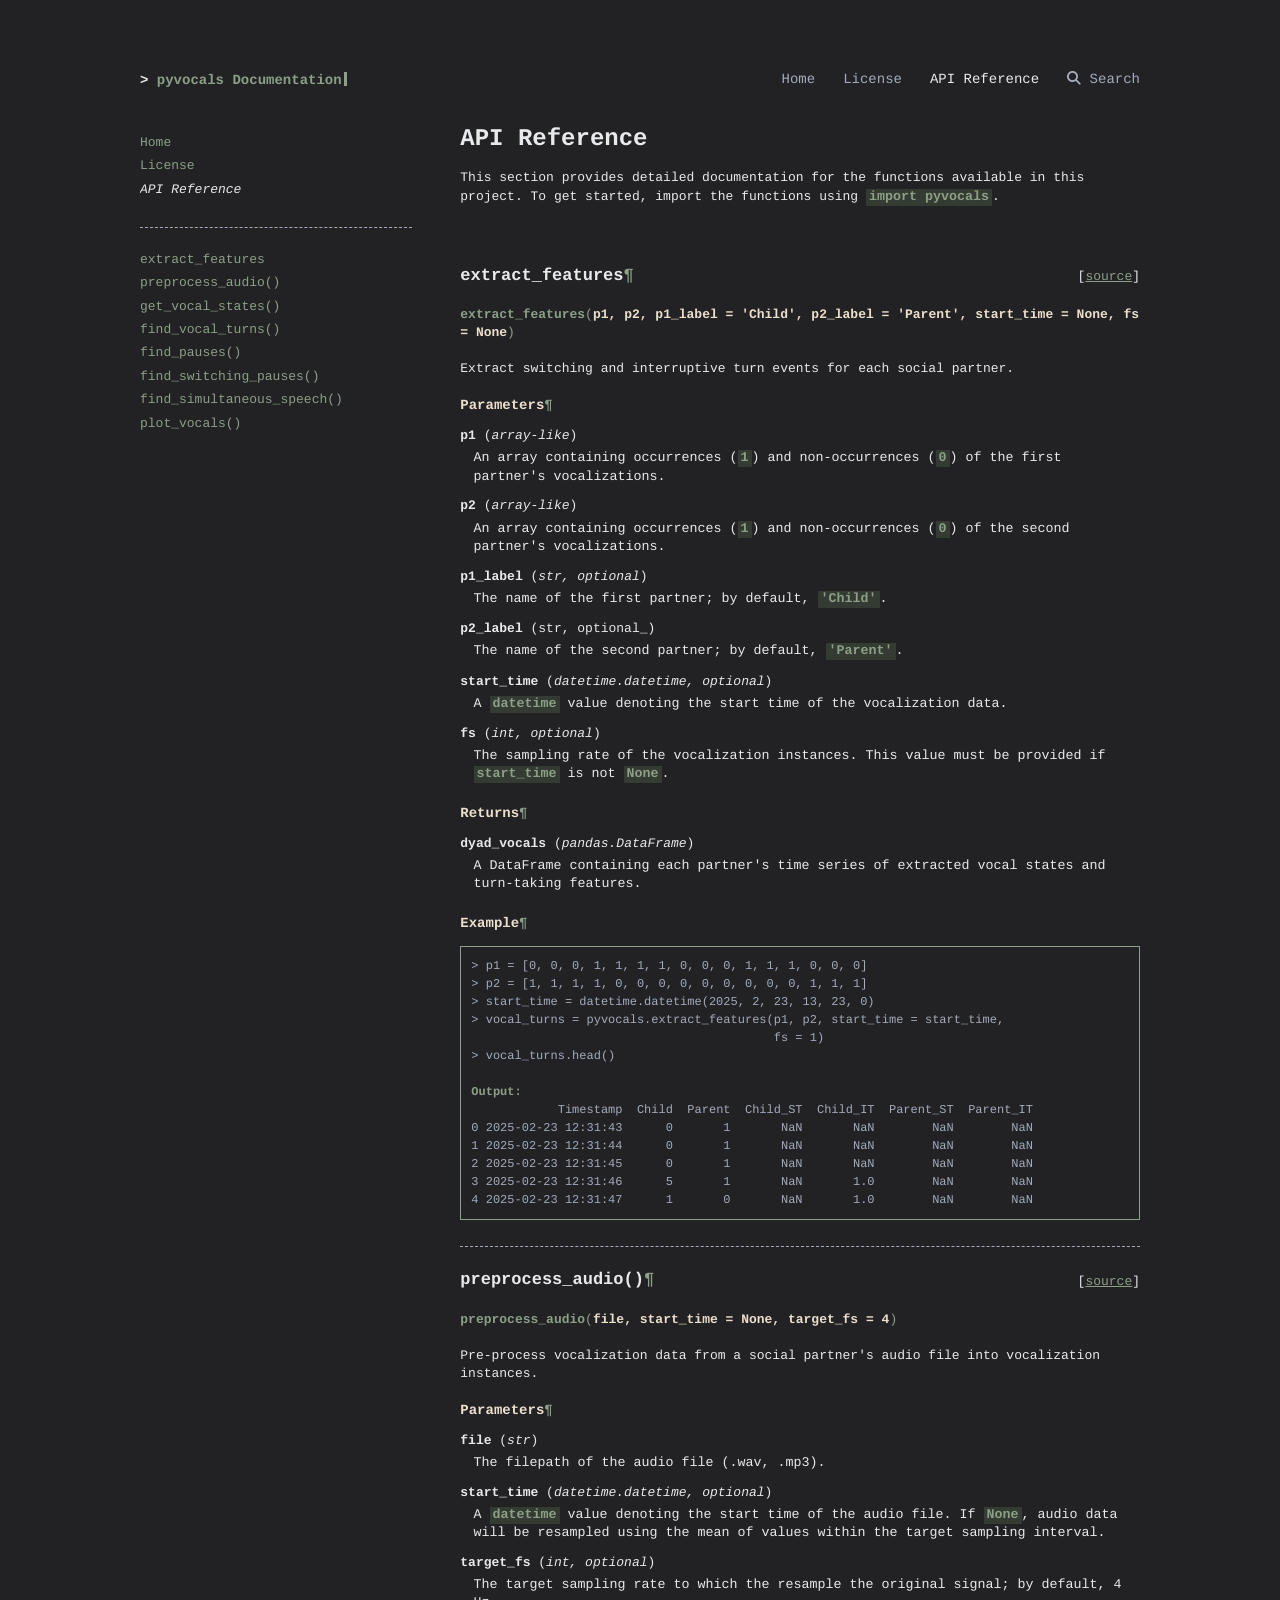
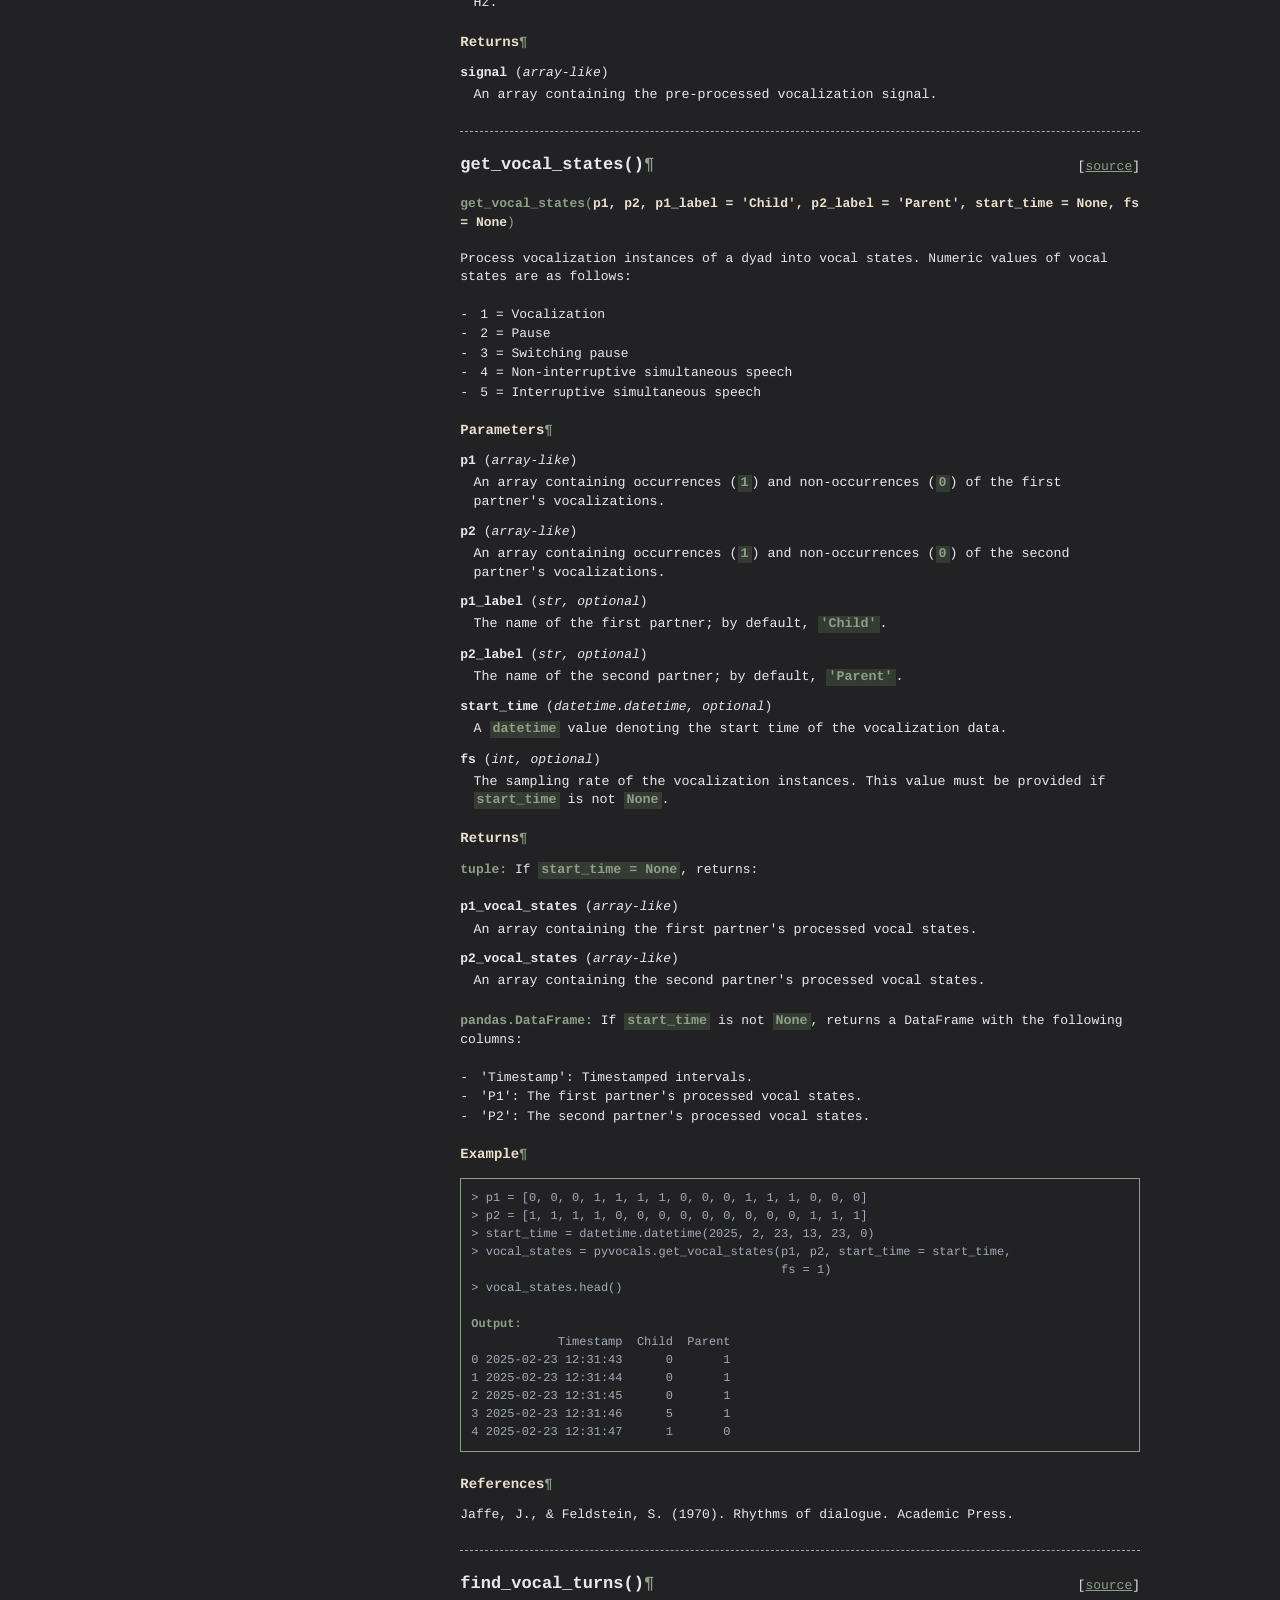
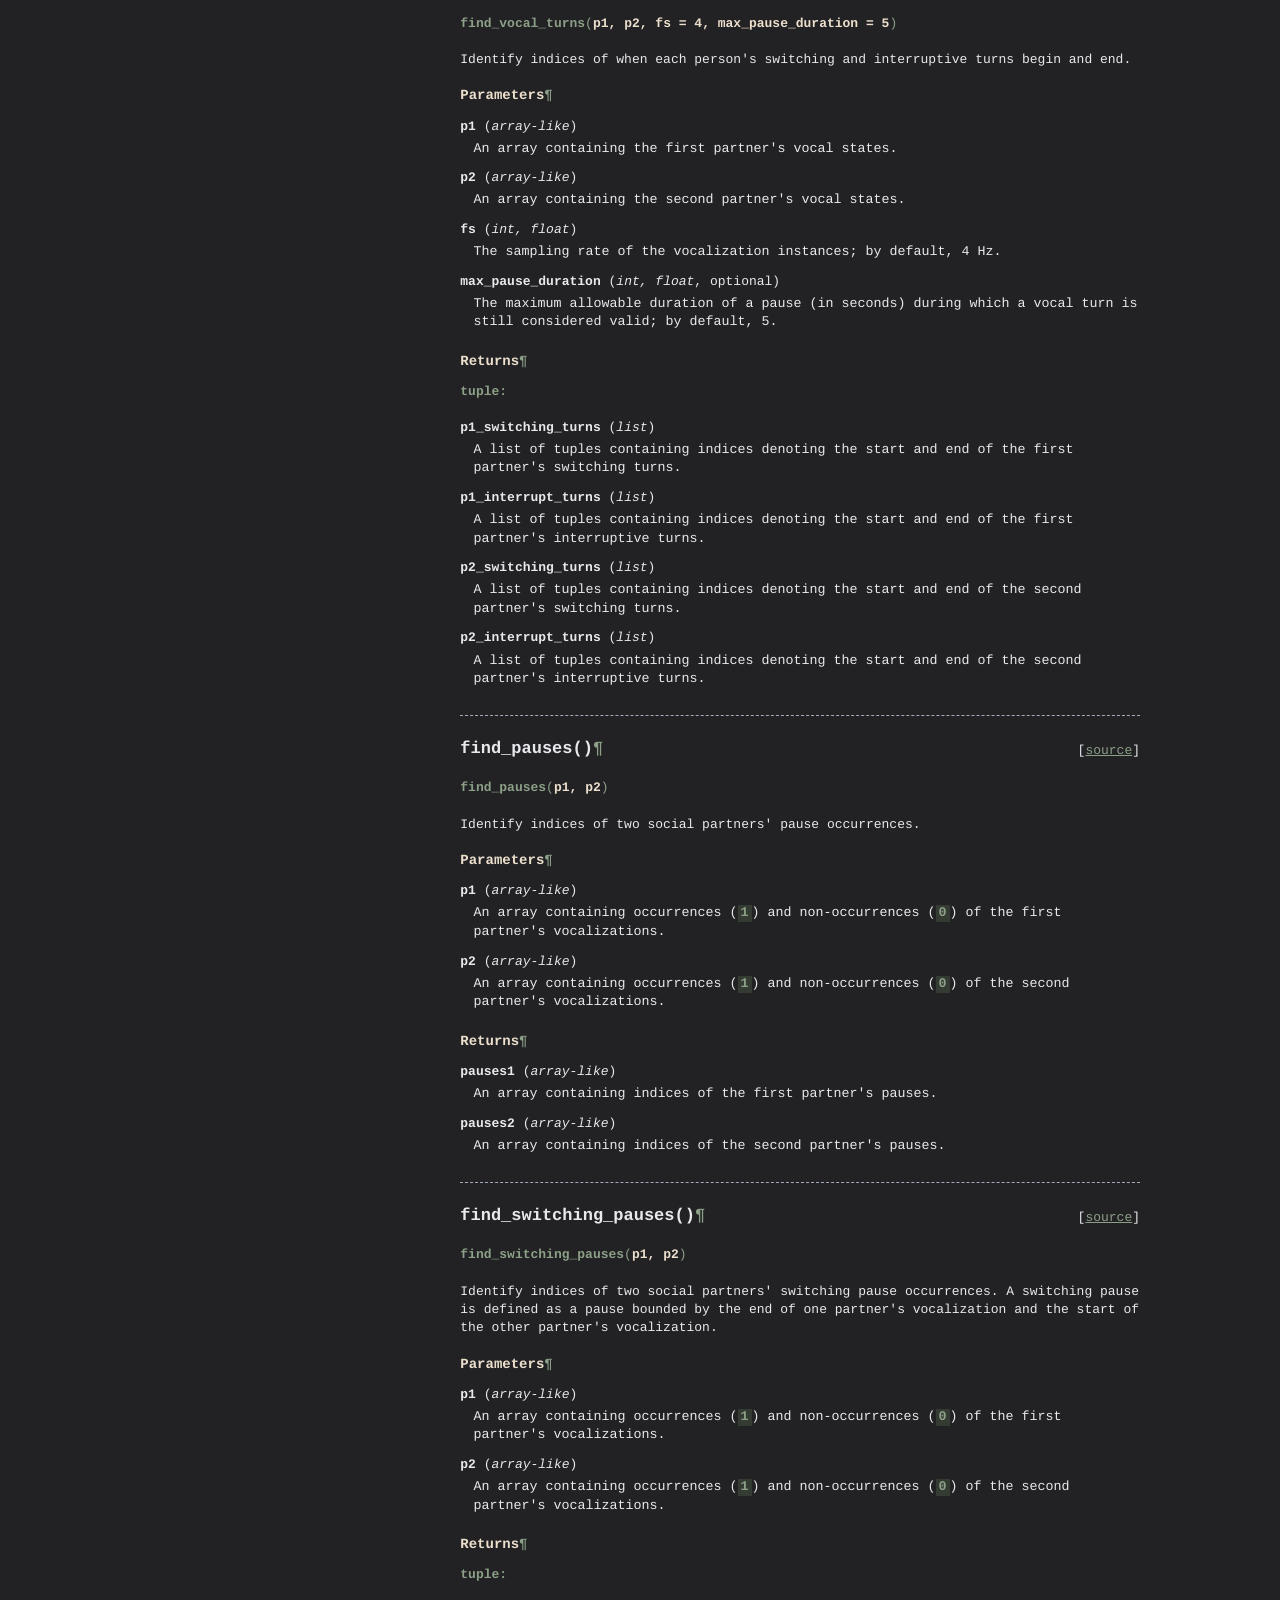
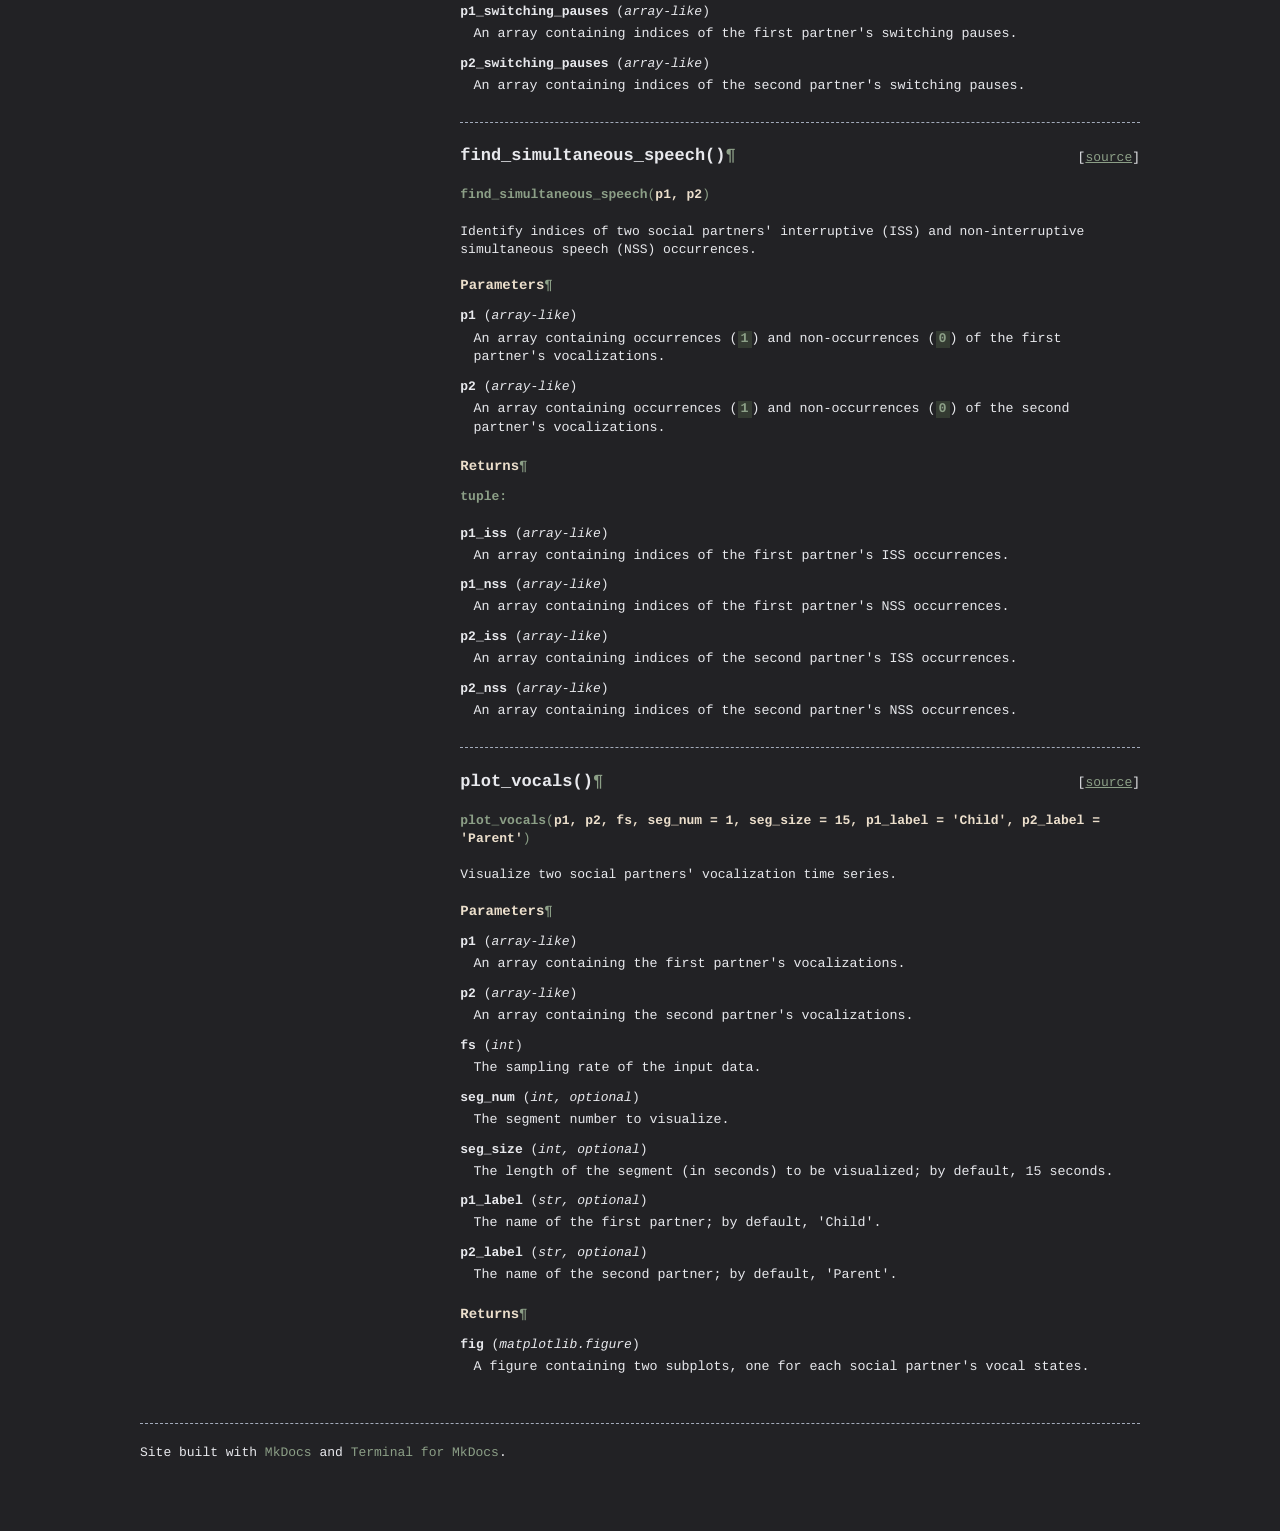
==== commit 059a3b5a: "Deployed c8f4c6a with MkDocs version: 1.6.1" ====
--- a/api-reference/index.html
+++ b/api-reference/index.html
@@ -212,14 +212,13 @@
 </aside>
             <main id="terminal-mkdocs-main-content">
 <section id="mkdocs-terminal-content">
-    <p><span style="font-size: 18pt; font-weight: bold">API Reference</span>  </p>
-<p>This section provides detailed documentation for the functions available in 
-this project. To get started, import the functions using 
+    <p><span style="font-size: 18pt; font-weight: bold">API Reference</span></p>
+<p>This section provides detailed documentation for the functions available in
+this project. To get started, import the functions using
 <code>import pyvocals</code>.</p>
 <p><br></p>
 <h1 id="extract_features">extract_features<a class="headerlink" href="#extract_features" title="Permanent link">&para;</a></h1>
-<div class="source-link">[<a href="https://github.
-com/nmy2103/pyvocals/blob/main/pyvocals/pyvocals.py#L308" 
+<div class="source-link">[<a href="https://github.com/nmy2103/pyvocals/blob/main/pyvocals/pyvocals.py#L366" 
 target="_blank">source</a>]</div>
 
 <p><span class="function-text">extract_features(p1, p2, p1_label = 'Child', 
@@ -275,7 +274,7 @@
 
 <h1 id="preprocess_audio">preprocess_audio()<a class="headerlink" href="#preprocess_audio" title="Permanent link">&para;</a></h1>
 <div class="source-link">[<a href="https://github.
-com/nmy2103/pyvocals/blob/main/pyvocals/pyvocals.py#L9" target="_blank">source</a>]</div>
+com/nmy2103/pyvocals/blob/main/pyvocals/pyvocals.py#L10" target="_blank">source</a>]</div>
 
 <p><span class="function-text">preprocess_audio(file, start_time = None, 
 target_fs = 4)</span></p>
@@ -301,8 +300,7 @@
 
 <h1 id="get_vocal_states">get_vocal_states()<a class="headerlink" href="#get_vocal_states" title="Permanent link">&para;</a></h1>
 <div class="source-link">[<a href="https://github.
-com/nmy2103/pyvocals/blob/main/pyvocals/pyvocals.py#L56" 
-target="_blank">source</a>]</div>
+com/nmy2103/pyvocals/blob/main/pyvocals/pyvocals.py#L57" target="_blank">source</a>]</div>
 
 <p><span class="function-text">get_vocal_states(p1, p2, p1_label = 'Child', 
 p2_label = 'Parent', start_time = None, fs = None)</span></p>
@@ -379,12 +377,12 @@
 
 <h1 id="find_vocal_turns">find_vocal_turns()<a class="headerlink" href="#find_vocal_turns" title="Permanent link">&para;</a></h1>
 <div class="source-link">[<a href="https://github.
-com/nmy2103/pyvocals/blob/main/pyvocals/pyvocals.py#L174" 
+com/nmy2103/pyvocals/blob/main/pyvocals/pyvocals.py#L175" 
 target="_blank">source</a>]</div>
 
 <p><span class="function-text">find_vocal_turns(p1, p2, fs = 4, 
 max_pause_duration = 5)</span></p>
-<p>Identify indices of when each person's vocal and simultaneous speech turns 
+<p>Identify indices of when each person's switching and interruptive turns 
 begin and end.</p>
 <h3 id="parameters_3">Parameters<a class="headerlink" href="#parameters_3" title="Permanent link">&para;</a></h3>
 <p><strong>p1</strong> (<em>array-like</em>)</p>
@@ -403,26 +401,24 @@
 
 <h3 id="returns_3">Returns<a class="headerlink" href="#returns_3" title="Permanent link">&para;</a></h3>
 <p><font color="#8c9f87"><strong>tuple:</strong></font> </p>
-<p><strong>p1_voc_turns</strong> (<em>list</em>)</p>
+<p><strong>p1_switching_turns</strong> (<em>list</em>)</p>
 <div id="api-param-desc">A list of tuples containing indices denoting the 
-start and end of the first partner's vocal turns.</div>
-<p><strong>p1_ss_turns</strong> (<em>list</em>)</p>
+start and end of the first partner's switching turns.</div>
+<p><strong>p1_interrupt_turns</strong> (<em>list</em>)</p>
 <div id="api-param-desc">A list of tuples containing indices denoting the 
-start and end of the first partner's simultaneous speech turns.</div>
-<p><strong>p2_voc_turns</strong> (<em>list</em>)</p>
+start and end of the first partner's interruptive turns.</div>
+<p><strong>p2_switching_turns</strong> (<em>list</em>)</p>
 <div id="api-param-desc">A list of tuples containing indices denoting the 
-start and end of the second partner's vocal turns.</div>
-<p><strong>p2_ss_turns</strong> (<em>list</em>)</p>
+start and end of the second partner's switching turns.</div>
+<p><strong>p2_interrupt_turns</strong> (<em>list</em>)</p>
 <div id="api-param-desc" class="last">A list of tuples containing indices 
-denoting the start and end of the second partner's simultaneous speech 
-turns.</div>
+denoting the start and end of the second partner's interruptive turns.</div>
 
 <hr>
 
 <h1 id="find_pauses">find_pauses()<a class="headerlink" href="#find_pauses" title="Permanent link">&para;</a></h1>
 <div class="source-link">[<a href="https://github.
-com/nmy2103/pyvocals/blob/main/pyvocals/pyvocals.py#L494" 
-target="_blank">source</a>]</div>
+com/nmy2103/pyvocals/blob/main/pyvocals/pyvocals.py#L543" target="_blank">source</a>]</div>
 
 <p><span class="function-text">find_pauses(p1, p2)</span></p>
 <p>Identify indices of two social partners' pause occurrences.</p>
@@ -447,8 +443,7 @@
 
 <h1 id="find_switching_pauses">find_switching_pauses()<a class="headerlink" href="#find_switching_pauses" title="Permanent link">&para;</a></h1>
 <div class="source-link">[<a href="https://github.
-com/nmy2103/pyvocals/blob/main/pyvocals/pyvocals.py#L561" 
-target="_blank">source</a>]</div>
+com/nmy2103/pyvocals/blob/main/pyvocals/pyvocals.py#L610" target="_blank">source</a>]</div>
 
 <p><span class="function-text">find_switching_pauses(p1, p2)</span></p>
 <p>Identify indices of two social partners' switching pause occurrences. A 
@@ -476,8 +471,7 @@
 
 <h1 id="find_simultaneous_speech">find_simultaneous_speech()<a class="headerlink" href="#find_simultaneous_speech" title="Permanent link">&para;</a></h1>
 <div class="source-link">[<a href="https://github.
-com/nmy2103/pyvocals/blob/main/pyvocals/pyvocals.py#L650" 
-target="_blank">source</a>]</div>
+com/nmy2103/pyvocals/blob/main/pyvocals/pyvocals.py#L699" target="_blank">source</a>]</div>
 
 <p><span class="function-text">find_simultaneous_speech(p1, p2)</span></p>
 <p>Identify indices of two social partners' interruptive (ISS) and 
@@ -510,8 +504,7 @@
 
 <h1 id="plot_vocals">plot_vocals()<a class="headerlink" href="#plot_vocals" title="Permanent link">&para;</a></h1>
 <div class="source-link">[<a href="https://github.
-com/nmy2103/pyvocals/blob/main/pyvocals/pyvocals.py#L388" 
-target="_blank">source</a>]</div>
+com/nmy2103/pyvocals/blob/main/pyvocals/pyvocals.py#L440" target="_blank">source</a>]</div>
 
 <p><span class="function-text">plot_vocals(p1, p2, fs, seg_num = 1, seg_size = 
 15, p1_label = 'Child', p2_label = 'Parent')</span></p>
